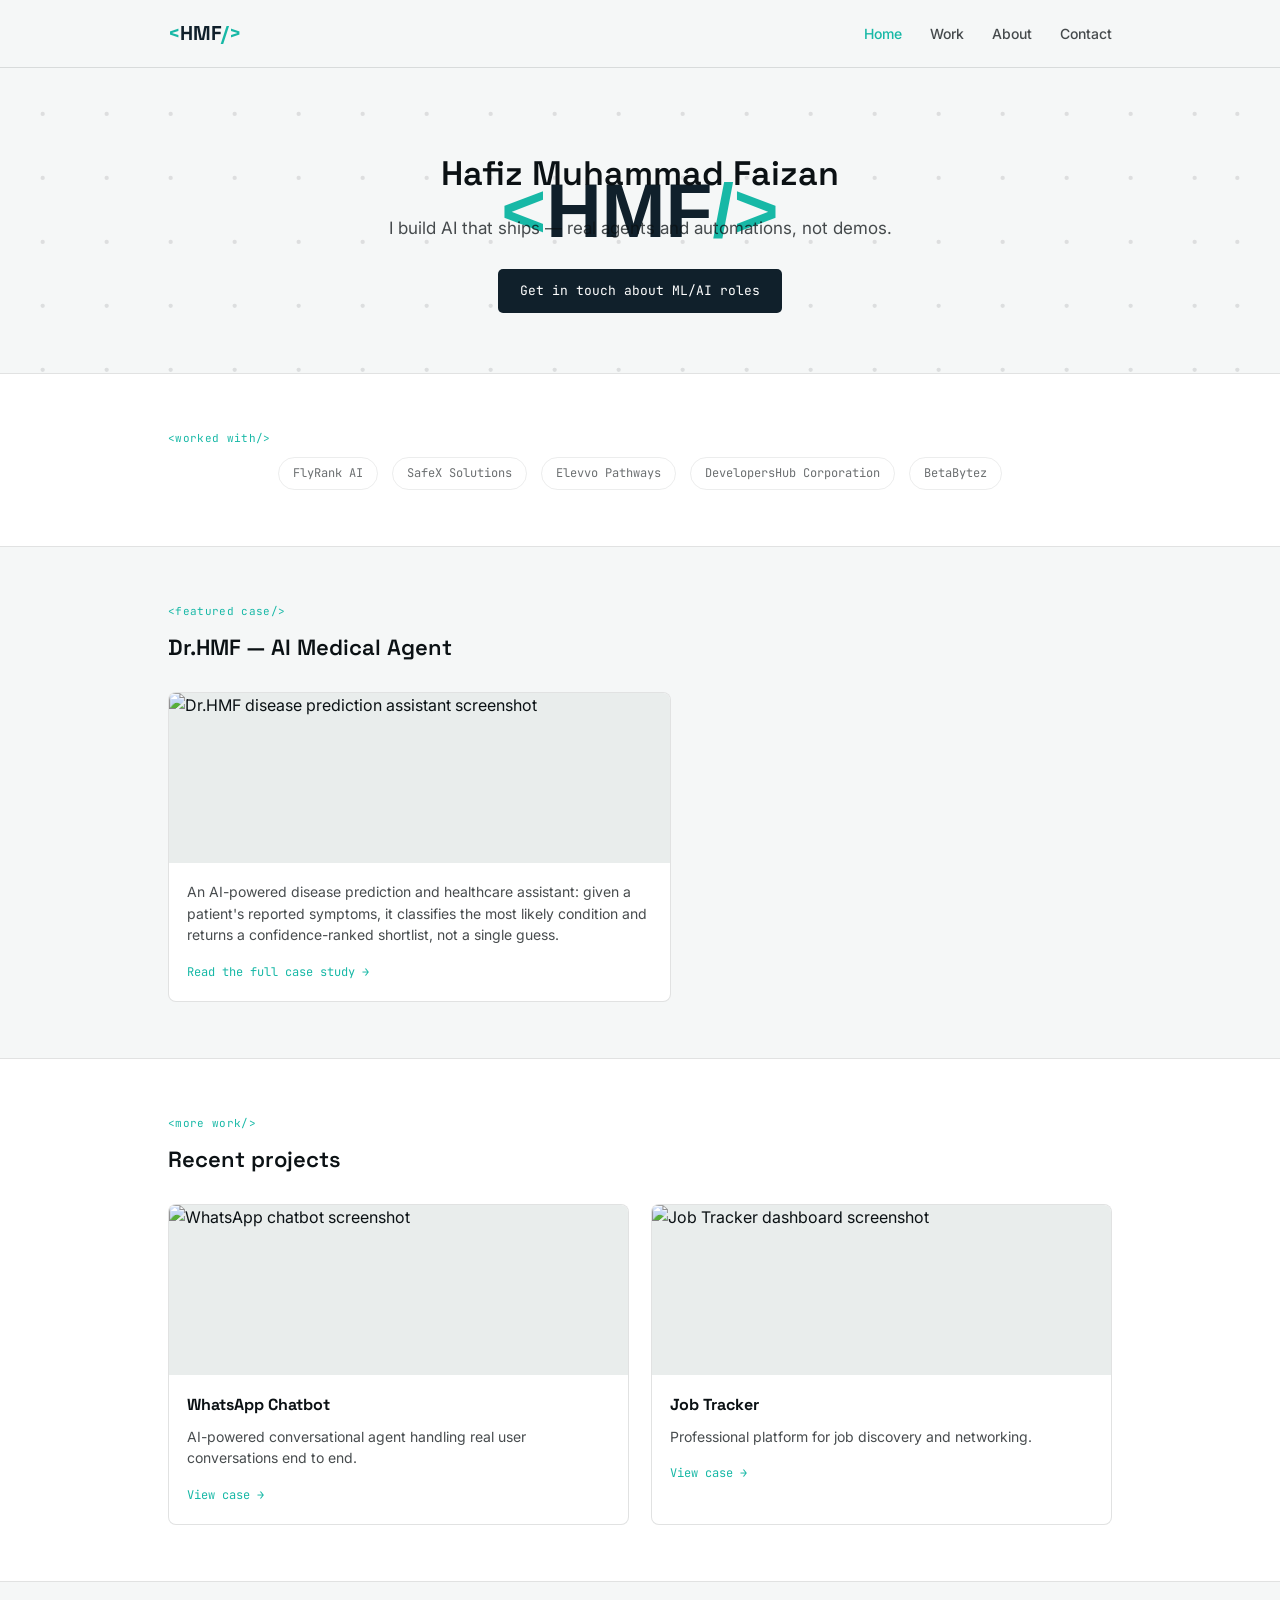
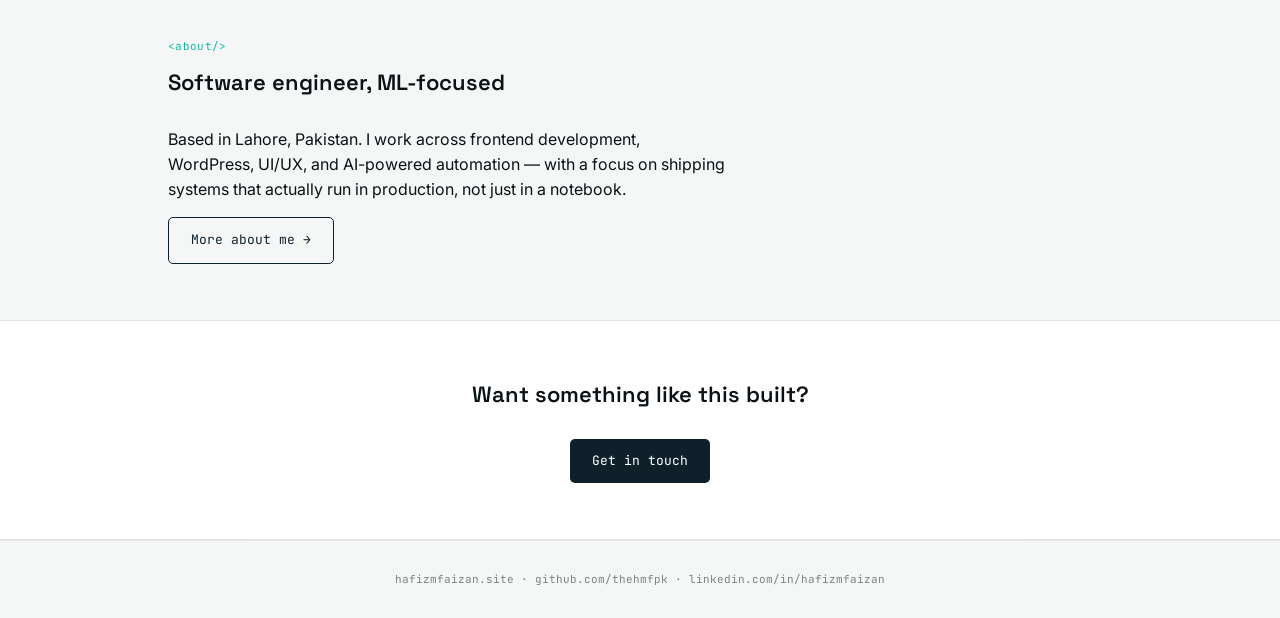
==== index.html @ 2ceb1cf6 "Add files via upload" ====
<!DOCTYPE html>
<html lang="en">
<head>
<meta charset="UTF-8">
<title>Hafiz Muhammad Faizan — AI/ML Engineer</title>
<meta name="viewport" content="width=device-width, initial-scale=1.0">
<meta name="description" content="I build AI that ships — real agents and automations, not demos.">
<link rel="preconnect" href="https://fonts.googleapis.com">
<link rel="preconnect" href="https://fonts.gstatic.com" crossorigin>
<link href="https://fonts.googleapis.com/css2?family=Space+Grotesk:wght@500;600;700&family=Inter:wght@400;500;600&family=JetBrains+Mono:wght@400;500&display=swap" rel="stylesheet">
<link rel="stylesheet" href="styles.css">
</head>
<body>

<header class="site">
  <div class="wrap">
    <nav class="site">
      <a class="mark" href="index.html"><span class="bracket">&lt;</span>HMF<span class="bracket">/&gt;</span></a>
      <div class="navlinks">
        <a href="index.html" class="active">Home</a>
        <a href="work.html">Work</a>
        <a href="about.html">About</a>
        <a href="contact.html">Contact</a>
      </div>
    </nav>
  </div>
</header>

<section class="hero">
  <div class="wrap">
    <h1>Hafiz Muhammad Faizan</h1>
    <p class="claim">I build AI that ships — real agents and automations, not demos.</p>
    <a class="btn" href="mailto:thehmfpk@gmail.com">Get in touch about ML/AI roles</a>
  </div>
</section>

<section class="alt">
  <div class="wrap">
    <span class="tagline">worked with</span>
    <div class="proof-strip">
      <span>FlyRank AI</span>
      <span>SafeX Solutions</span>
      <span>Elevvo Pathways</span>
      <span>DevelopersHub Corporation</span>
      <span>BetaBytez</span>
    </div>
  </div>
</section>

<section>
  <div class="wrap">
    <span class="tagline">featured case</span>
    <h2 class="section-title">Dr.HMF — AI Medical Agent</h2>
    <div class="card-grid" style="grid-template-columns:1.2fr 1fr;">
      <div class="card">
        <img src="images/drhmf.jpg" alt="Dr.HMF disease prediction assistant screenshot">
        <div class="body">
          <p>An AI-powered disease prediction and healthcare assistant: given a patient's reported symptoms, it classifies the most likely condition and returns a confidence-ranked shortlist, not a single guess.</p>
          <a href="work.html#drhmf">Read the full case study →</a>
        </div>
      </div>
    </div>
  </div>
</section>

<section class="alt">
  <div class="wrap">
    <span class="tagline">more work</span>
    <h2 class="section-title">Recent projects</h2>
    <div class="card-grid">
      <div class="card">
        <img src="images/whatsapp.jpg" alt="WhatsApp chatbot screenshot">
        <div class="body">
          <h3>WhatsApp Chatbot</h3>
          <p>AI-powered conversational agent handling real user conversations end to end.</p>
          <a href="work.html#whatsapp">View case →</a>
        </div>
      </div>
      <div class="card">
        <img src="images/jobtracker.jpg" alt="Job Tracker dashboard screenshot">
        <div class="body">
          <h3>Job Tracker</h3>
          <p>Professional platform for job discovery and networking.</p>
          <a href="work.html#jobtracker">View case →</a>
        </div>
      </div>
    </div>
  </div>
</section>

<section>
  <div class="wrap">
    <span class="tagline">about</span>
    <h2 class="section-title">Software engineer, ML-focused</h2>
    <p style="max-width:560px;">Based in Lahore, Pakistan. I work across frontend development, WordPress, UI/UX, and AI-powered automation — with a focus on shipping systems that actually run in production, not just in a notebook.</p>
    <a href="about.html" class="btn ghost">More about me →</a>
  </div>
</section>

<section class="alt" style="text-align:center;">
  <div class="wrap">
    <h2 class="section-title">Want something like this built?</h2>
    <a class="btn" href="mailto:thehmfpk@gmail.com">Get in touch</a>
  </div>
</section>

<footer class="site">
  <div class="wrap">hafizmfaizan.site · github.com/thehmfpk · linkedin.com/in/hafizmfaizan</div>
</footer>

</body>
</html>
---- styles.css ----
:root{
  --ink:#0B1114;
  --paper:#F5F7F7;
  --brand:#10202B;
  --signal:#17B8A6;
  --line: rgba(11,17,20,0.12);
}
*{box-sizing:border-box;}
html,body{margin:0;padding:0;}
body{
  background:var(--paper);
  color:var(--ink);
  font-family:'Inter',sans-serif;
  -webkit-font-smoothing:antialiased;
  line-height:1.55;
}
a{color:inherit;}
img{max-width:100%;display:block;}

.wrap{max-width:1000px;margin:0 auto;padding:0 28px;}

/* NAV */
header.site{
  border-bottom:1px solid var(--line);
  background:var(--paper);
  position:sticky; top:0; z-index:10;
}
nav.site{
  display:flex; align-items:center; justify-content:space-between;
  padding:18px 0;
}
.mark{
  font-family:'Space Grotesk', sans-serif;
  font-weight:700; font-size:20px; color:var(--brand); text-decoration:none;
}
.mark .bracket{color:var(--signal);}
.navlinks{display:flex; gap:28px; font-size:14px; font-weight:500;}
.navlinks a{text-decoration:none; color:var(--ink); opacity:.75;}
.navlinks a:hover, .navlinks a.active{opacity:1; color:var(--signal);}

/* HERO */
.hero{
  padding:80px 0 60px;
  text-align:center;
  background-image:url('images/hero-texture.svg');
  background-size:cover;
  background-position:center;
}
.hero h1{
  font-family:'Space Grotesk', sans-serif;
  font-size:34px; font-weight:600; margin:0 0 14px;
}
.hero p.claim{
  font-size:17px; opacity:.75; max-width:520px; margin:0 auto 28px;
}
.btn{
  display:inline-block;
  font-family:'JetBrains Mono', monospace;
  font-size:13px;
  background:var(--brand); color:#fff;
  padding:12px 22px; border-radius:5px;
  text-decoration:none;
}
.btn.ghost{
  background:transparent; color:var(--brand); border:1.5px solid var(--brand);
}

/* SECTIONS */
section{padding:56px 0;}
section.alt{background:#fff; border-top:1px solid var(--line); border-bottom:1px solid var(--line);}
h2.section-title{
  font-family:'Space Grotesk', sans-serif;
  font-size:22px; font-weight:600; margin:0 0 28px;
}
.tagline{
  font-family:'JetBrains Mono', monospace;
  font-size:11px; color:var(--signal); text-transform:lowercase; letter-spacing:.03em;
  display:block; margin-bottom:10px;
}
.tagline::before{content:"<";}
.tagline::after{content:"/>";}

/* PROOF STRIP */
.proof-strip{
  display:flex; flex-wrap:wrap; gap:14px; justify-content:center;
  font-family:'JetBrains Mono', monospace; font-size:12px; opacity:.6;
}
.proof-strip span{
  border:1px solid var(--line); border-radius:20px; padding:6px 14px;
}

/* CARDS */
.card-grid{display:grid; grid-template-columns:repeat(auto-fit,minmax(260px,1fr)); gap:22px;}
.card{
  border:1px solid var(--line); border-radius:8px; overflow:hidden; background:#fff;
  display:flex; flex-direction:column;
}
.card img{width:100%; height:170px; object-fit:cover; background:#e9edec;}
.card .body{padding:18px;}
.card h3{font-family:'Space Grotesk', sans-serif; font-size:16px; margin:0 0 8px;}
.card p{font-size:14px; opacity:.75; margin:0 0 12px;}
.card a{font-family:'JetBrains Mono', monospace; font-size:12px; color:var(--signal); text-decoration:none;}

/* CASE STUDY (work.html) */
.case{
  border-bottom:1px solid var(--line);
  padding:44px 0;
}
.case:first-of-type{padding-top:0;}
.case-head{display:flex; justify-content:space-between; align-items:baseline; flex-wrap:wrap; gap:10px;}
.case h2{font-family:'Space Grotesk', sans-serif; font-size:22px; margin:0;}
.case .tag{font-family:'JetBrains Mono', monospace; font-size:11px; color:var(--signal); border:1px solid var(--signal); border-radius:20px; padding:4px 12px;}
.case img{width:100%; border-radius:8px; border:1px solid var(--line); margin:18px 0;}
.case .grid2{display:grid; grid-template-columns:1fr 1fr; gap:24px; margin-top:10px;}
.case h4{font-family:'Space Grotesk', sans-serif; font-size:13px; text-transform:uppercase; letter-spacing:.04em; opacity:.55; margin:0 0 6px;}
.case p{font-size:14.5px; margin:0 0 14px;}
.case .links{display:flex; gap:14px; margin-top:14px;}
.case .links a{font-family:'JetBrains Mono', monospace; font-size:12.5px; color:var(--brand); border-bottom:1px solid var(--signal); text-decoration:none; padding-bottom:2px;}
.stackline{font-family:'JetBrains Mono', monospace; font-size:12px; opacity:.55; margin-top:6px;}

/* ABOUT */
.skills-grid{display:grid; grid-template-columns:repeat(auto-fit,minmax(200px,1fr)); gap:20px;}
.skill-group h4{font-family:'Space Grotesk', sans-serif; font-size:14px; margin:0 0 8px; color:var(--brand);}
.skill-group ul{margin:0; padding-left:18px; font-size:13.5px; opacity:.8;}
.timeline{border-left:2px solid var(--line); padding-left:20px;}
.timeline .item{margin-bottom:22px;}
.timeline .item .when{font-family:'JetBrains Mono', monospace; font-size:11px; color:var(--signal);}
.timeline .item h4{font-family:'Space Grotesk', sans-serif; font-size:15px; margin:4px 0 2px;}

/* CONTACT */
.contact-block{text-align:center;}
.contact-block a.email{
  font-family:'Space Grotesk', sans-serif; font-size:22px; font-weight:600; color:var(--brand);
  text-decoration:none; border-bottom:2px solid var(--signal);
}
.contact-links{display:flex; gap:22px; justify-content:center; margin-top:24px; font-family:'JetBrains Mono', monospace; font-size:13px;}
.contact-links a{text-decoration:none; color:var(--brand); opacity:.8;}

/* FOOTER */
footer.site{
  font-family:'JetBrains Mono', monospace; font-size:11px; opacity:.5;
  text-align:center; padding:30px 0; border-top:1px solid var(--line);
}
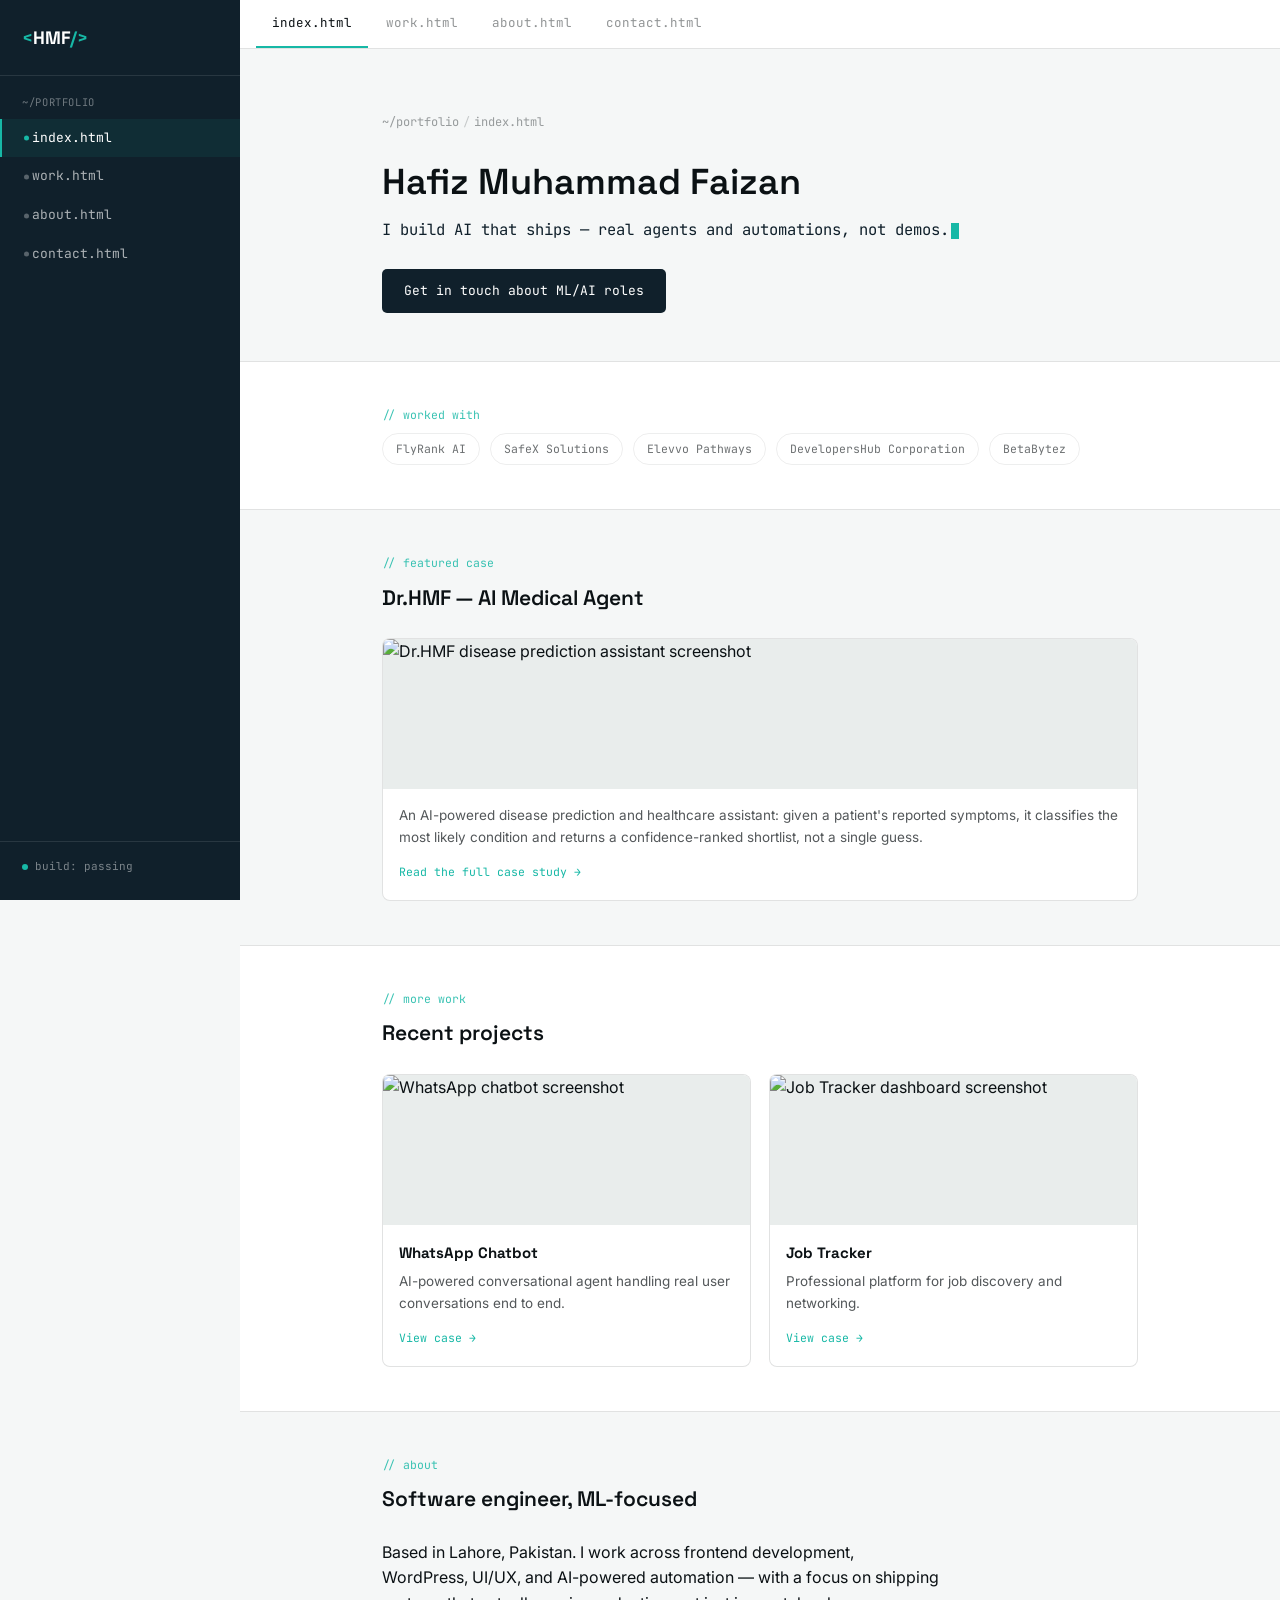
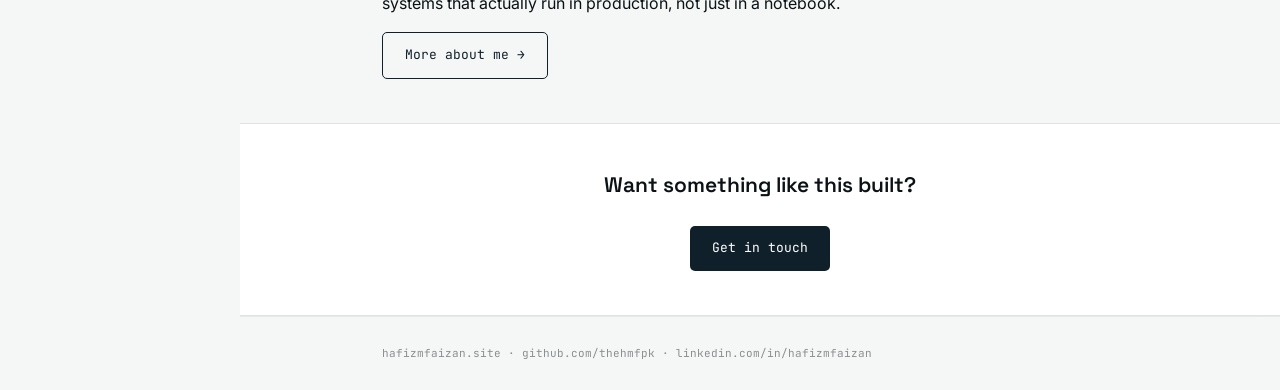
==== commit fc37056f: "Add files via upload" ====
--- a/index.html
+++ b/index.html
@@ -12,101 +12,134 @@
 </head>
 <body>
 
-<header class="site">
-  <div class="wrap">
-    <nav class="site">
-      <a class="mark" href="index.html"><span class="bracket">&lt;</span>HMF<span class="bracket">/&gt;</span></a>
-      <div class="navlinks">
-        <a href="index.html" class="active">Home</a>
-        <a href="work.html">Work</a>
-        <a href="about.html">About</a>
-        <a href="contact.html">Contact</a>
-      </div>
+<div class="app">
+  <aside class="sidebar">
+    <a class="mark" href="index.html"><span class="bracket">&lt;</span>HMF<span class="bracket">/&gt;</span></a>
+    <span class="tree-label">~/portfolio</span>
+    <nav>
+      <a href="index.html" class="active">index.html</a>
+      <a href="work.html">work.html</a>
+      <a href="about.html">about.html</a>
+      <a href="contact.html">contact.html</a>
     </nav>
-  </div>
-</header>
+    <div class="status"><span class="dot"></span>build: passing</div>
+  </aside>
 
-<section class="hero">
-  <div class="wrap">
-    <h1>Hafiz Muhammad Faizan</h1>
-    <p class="claim">I build AI that ships — real agents and automations, not demos.</p>
-    <a class="btn" href="mailto:thehmfpk@gmail.com">Get in touch about ML/AI roles</a>
-  </div>
-</section>
+  <main class="main">
+    <div class="tabbar">
+      <a class="tab active" href="index.html">index.html</a>
+      <a class="tab" href="work.html">work.html</a>
+      <a class="tab" href="about.html">about.html</a>
+      <a class="tab" href="contact.html">contact.html</a>
+    </div>
 
-<section class="alt">
-  <div class="wrap">
-    <span class="tagline">worked with</span>
-    <div class="proof-strip">
-      <span>FlyRank AI</span>
-      <span>SafeX Solutions</span>
-      <span>Elevvo Pathways</span>
-      <span>DevelopersHub Corporation</span>
-      <span>BetaBytez</span>
+    <div class="content">
+      <section class="hero">
+        <div class="wrap">
+          <div class="path">~/portfolio<span class="sep">/</span>index.html</div>
+          <h1>Hafiz Muhammad Faizan</h1>
+          <div class="type-line" id="typeLine"><span class="cursor"></span></div>
+          <a class="btn" href="mailto:thehmfpk@gmail.com">Get in touch about ML/AI roles</a>
+        </div>
+      </section>
+
+      <section class="alt">
+        <div class="wrap">
+          <span class="comment">// worked with</span>
+          <div class="proof-strip">
+            <span>FlyRank AI</span>
+            <span>SafeX Solutions</span>
+            <span>Elevvo Pathways</span>
+            <span>DevelopersHub Corporation</span>
+            <span>BetaBytez</span>
+          </div>
+        </div>
+      </section>
+
+      <section>
+        <div class="wrap">
+          <span class="comment">// featured case</span>
+          <h2 class="section-title">Dr.HMF — AI Medical Agent</h2>
+          <div class="card-grid" style="grid-template-columns:1fr;">
+            <div class="card">
+              <img src="images/drhmf.jpg" alt="Dr.HMF disease prediction assistant screenshot">
+              <div class="body">
+                <p>An AI-powered disease prediction and healthcare assistant: given a patient's reported symptoms, it classifies the most likely condition and returns a confidence-ranked shortlist, not a single guess.</p>
+                <a href="work.html#drhmf">Read the full case study →</a>
+              </div>
+            </div>
+          </div>
+        </div>
+      </section>
+
+      <section class="alt">
+        <div class="wrap">
+          <span class="comment">// more work</span>
+          <h2 class="section-title">Recent projects</h2>
+          <div class="card-grid">
+            <div class="card" style="animation-delay:.05s">
+              <img src="images/whatsapp.jpg" alt="WhatsApp chatbot screenshot">
+              <div class="body">
+                <h3>WhatsApp Chatbot</h3>
+                <p>AI-powered conversational agent handling real user conversations end to end.</p>
+                <a href="work.html#whatsapp">View case →</a>
+              </div>
+            </div>
+            <div class="card" style="animation-delay:.1s">
+              <img src="images/jobtracker.jpg" alt="Job Tracker dashboard screenshot">
+              <div class="body">
+                <h3>Job Tracker</h3>
+                <p>Professional platform for job discovery and networking.</p>
+                <a href="work.html#jobtracker">View case →</a>
+              </div>
+            </div>
+          </div>
+        </div>
+      </section>
+
+      <section>
+        <div class="wrap">
+          <span class="comment">// about</span>
+          <h2 class="section-title">Software engineer, ML-focused</h2>
+          <p style="max-width:560px;">Based in Lahore, Pakistan. I work across frontend development, WordPress, UI/UX, and AI-powered automation — with a focus on shipping systems that actually run in production, not just in a notebook.</p>
+          <a href="about.html" class="btn ghost">More about me →</a>
+        </div>
+      </section>
+
+      <section class="alt" style="text-align:center;">
+        <div class="wrap">
+          <h2 class="section-title">Want something like this built?</h2>
+          <a class="btn" href="mailto:thehmfpk@gmail.com">Get in touch</a>
+        </div>
+      </section>
+
+      <footer class="site">
+        <div class="wrap">hafizmfaizan.site · github.com/thehmfpk · linkedin.com/in/hafizmfaizan</div>
+      </footer>
     </div>
-  </div>
-</section>
+  </main>
+</div>
 
-<section>
-  <div class="wrap">
-    <span class="tagline">featured case</span>
-    <h2 class="section-title">Dr.HMF — AI Medical Agent</h2>
-    <div class="card-grid" style="grid-template-columns:1.2fr 1fr;">
-      <div class="card">
-        <img src="images/drhmf.jpg" alt="Dr.HMF disease prediction assistant screenshot">
-        <div class="body">
-          <p>An AI-powered disease prediction and healthcare assistant: given a patient's reported symptoms, it classifies the most likely condition and returns a confidence-ranked shortlist, not a single guess.</p>
-          <a href="work.html#drhmf">Read the full case study →</a>
-        </div>
-      </div>
-    </div>
-  </div>
-</section>
-
-<section class="alt">
-  <div class="wrap">
-    <span class="tagline">more work</span>
-    <h2 class="section-title">Recent projects</h2>
-    <div class="card-grid">
-      <div class="card">
-        <img src="images/whatsapp.jpg" alt="WhatsApp chatbot screenshot">
-        <div class="body">
-          <h3>WhatsApp Chatbot</h3>
-          <p>AI-powered conversational agent handling real user conversations end to end.</p>
-          <a href="work.html#whatsapp">View case →</a>
-        </div>
-      </div>
-      <div class="card">
-        <img src="images/jobtracker.jpg" alt="Job Tracker dashboard screenshot">
-        <div class="body">
-          <h3>Job Tracker</h3>
-          <p>Professional platform for job discovery and networking.</p>
-          <a href="work.html#jobtracker">View case →</a>
-        </div>
-      </div>
-    </div>
-  </div>
-</section>
-
-<section>
-  <div class="wrap">
-    <span class="tagline">about</span>
-    <h2 class="section-title">Software engineer, ML-focused</h2>
-    <p style="max-width:560px;">Based in Lahore, Pakistan. I work across frontend development, WordPress, UI/UX, and AI-powered automation — with a focus on shipping systems that actually run in production, not just in a notebook.</p>
-    <a href="about.html" class="btn ghost">More about me →</a>
-  </div>
-</section>
-
-<section class="alt" style="text-align:center;">
-  <div class="wrap">
-    <h2 class="section-title">Want something like this built?</h2>
-    <a class="btn" href="mailto:thehmfpk@gmail.com">Get in touch</a>
-  </div>
-</section>
-
-<footer class="site">
-  <div class="wrap">hafizmfaizan.site · github.com/thehmfpk · linkedin.com/in/hafizmfaizan</div>
-</footer>
-
+<script>
+  const line = "I build AI that ships — real agents and automations, not demos.";
+  const el = document.getElementById('typeLine');
+  const cursor = el.querySelector('.cursor');
+  const prefersReduced = window.matchMedia('(prefers-reduced-motion: reduce)').matches;
+  if (prefersReduced) {
+    el.textContent = line;
+    el.appendChild(cursor);
+  } else {
+    let i = 0;
+    function type(){
+      if(i <= line.length){
+        el.textContent = line.slice(0, i);
+        el.appendChild(cursor);
+        i++;
+        setTimeout(type, 22);
+      }
+    }
+    type();
+  }
+</script>
 </body>
 </html>
--- a/styles.css
+++ b/styles.css
@@ -4,6 +4,7 @@
   --brand:#10202B;
   --signal:#17B8A6;
   --line: rgba(11,17,20,0.12);
+  --sidebar-w: 240px;
 }
 *{box-sizing:border-box;}
 html,body{margin:0;padding:0;}
@@ -12,47 +13,129 @@
   color:var(--ink);
   font-family:'Inter',sans-serif;
   -webkit-font-smoothing:antialiased;
-  line-height:1.55;
+  line-height:1.6;
 }
 a{color:inherit;}
 img{max-width:100%;display:block;}
-
-.wrap{max-width:1000px;margin:0 auto;padding:0 28px;}
-
-/* NAV */
-header.site{
+@media (prefers-reduced-motion: reduce){
+  *{animation:none !important; transition:none !important;}
+}
+
+/* ===== APP SHELL ===== */
+.app{
+  display:grid;
+  grid-template-columns: var(--sidebar-w) 1fr;
+  min-height:100vh;
+}
+
+/* ---- SIDEBAR (file tree) ---- */
+.sidebar{
+  background:var(--brand);
+  color:#fff;
+  padding:24px 0;
+  position:sticky; top:0; height:100vh;
+  display:flex; flex-direction:column;
+}
+.sidebar .mark{
+  font-family:'Space Grotesk', sans-serif;
+  font-weight:700; font-size:18px;
+  padding:0 22px 22px;
+  border-bottom:1px solid rgba(255,255,255,0.1);
+  margin-bottom:18px;
+  text-decoration:none; color:#fff;
+  display:block;
+}
+.sidebar .mark .bracket{color:var(--signal);}
+
+.sidebar .tree-label{
+  font-family:'JetBrains Mono', monospace;
+  font-size:10.5px; letter-spacing:.06em;
+  text-transform:uppercase;
+  color:rgba(255,255,255,0.4);
+  padding:0 22px; margin-bottom:8px;
+}
+.sidebar nav{display:flex; flex-direction:column;}
+.sidebar nav a{
+  font-family:'JetBrains Mono', monospace;
+  font-size:13px;
+  color:rgba(255,255,255,0.65);
+  text-decoration:none;
+  padding:9px 22px 9px 30px;
+  border-left:2px solid transparent;
+  position:relative;
+}
+.sidebar nav a::before{
+  content:"";
+  position:absolute; left:22px; top:50%; transform:translateY(-50%);
+  width:5px; height:5px; border-radius:50%;
+  background:rgba(255,255,255,0.3);
+}
+.sidebar nav a:hover{color:#fff; background:rgba(255,255,255,0.04);}
+.sidebar nav a.active{
+  color:#fff;
+  border-left:2px solid var(--signal);
+  background:rgba(23,184,166,0.08);
+}
+.sidebar nav a.active::before{background:var(--signal);}
+
+.sidebar .status{
+  margin-top:auto;
+  font-family:'JetBrains Mono', monospace;
+  font-size:11px;
+  color:rgba(255,255,255,0.45);
+  padding:16px 22px 0;
+  border-top:1px solid rgba(255,255,255,0.1);
+  display:flex; align-items:center; gap:7px;
+}
+.sidebar .status .dot{width:6px;height:6px;border-radius:50%;background:var(--signal);}
+
+/* ---- MAIN PANE ---- */
+.main{min-width:0;}
+.tabbar{
+  display:flex; align-items:center; gap:2px;
   border-bottom:1px solid var(--line);
-  background:var(--paper);
-  position:sticky; top:0; z-index:10;
-}
-nav.site{
-  display:flex; align-items:center; justify-content:space-between;
-  padding:18px 0;
-}
-.mark{
-  font-family:'Space Grotesk', sans-serif;
-  font-weight:700; font-size:20px; color:var(--brand); text-decoration:none;
-}
-.mark .bracket{color:var(--signal);}
-.navlinks{display:flex; gap:28px; font-size:14px; font-weight:500;}
-.navlinks a{text-decoration:none; color:var(--ink); opacity:.75;}
-.navlinks a:hover, .navlinks a.active{opacity:1; color:var(--signal);}
-
-/* HERO */
-.hero{
-  padding:80px 0 60px;
-  text-align:center;
-  background-image:url('images/hero-texture.svg');
-  background-size:cover;
-  background-position:center;
-}
+  background:#fff;
+  padding:0 16px;
+  overflow-x:auto;
+}
+.tabbar .tab{
+  font-family:'JetBrains Mono', monospace;
+  font-size:12.5px;
+  padding:13px 16px;
+  color:rgba(11,17,20,0.45);
+  border-bottom:2px solid transparent;
+  white-space:nowrap;
+  text-decoration:none;
+}
+.tabbar .tab.active{color:var(--ink); border-bottom:2px solid var(--signal);}
+
+.content{padding:0;}
+.wrap{max-width:820px; margin:0 auto; padding:0 32px;}
+
+/* ===== HERO ===== */
+.hero{padding:64px 0 48px;}
+.hero .path{
+  font-family:'JetBrains Mono', monospace; font-size:12px;
+  color:rgba(11,17,20,0.4); margin-bottom:22px;
+}
+.hero .path .sep{margin:0 4px; opacity:.5;}
 .hero h1{
   font-family:'Space Grotesk', sans-serif;
-  font-size:34px; font-weight:600; margin:0 0 14px;
-}
-.hero p.claim{
-  font-size:17px; opacity:.75; max-width:520px; margin:0 auto 28px;
-}
+  font-size:36px; font-weight:600; margin:0 0 6px;
+}
+.hero .type-line{
+  font-family:'JetBrains Mono', monospace;
+  font-size:15.5px;
+  color:var(--brand);
+  min-height:24px;
+  margin-bottom:26px;
+}
+.hero .type-line .cursor{
+  display:inline-block; width:8px; height:16px; background:var(--signal);
+  margin-left:2px; vertical-align:middle;
+  animation:blink 1s step-end infinite;
+}
+@keyframes blink{50%{opacity:0;}}
 .btn{
   display:inline-block;
   font-family:'JetBrains Mono', monospace;
@@ -61,83 +144,94 @@
   padding:12px 22px; border-radius:5px;
   text-decoration:none;
 }
-.btn.ghost{
-  background:transparent; color:var(--brand); border:1.5px solid var(--brand);
-}
-
-/* SECTIONS */
-section{padding:56px 0;}
+.btn.ghost{background:transparent; color:var(--brand); border:1.5px solid var(--brand);}
+
+/* ===== SECTIONS ===== */
+section{padding:44px 0;}
 section.alt{background:#fff; border-top:1px solid var(--line); border-bottom:1px solid var(--line);}
 h2.section-title{
   font-family:'Space Grotesk', sans-serif;
-  font-size:22px; font-weight:600; margin:0 0 28px;
-}
-.tagline{
-  font-family:'JetBrains Mono', monospace;
-  font-size:11px; color:var(--signal); text-transform:lowercase; letter-spacing:.03em;
-  display:block; margin-bottom:10px;
-}
-.tagline::before{content:"<";}
-.tagline::after{content:"/>";}
-
-/* PROOF STRIP */
-.proof-strip{
-  display:flex; flex-wrap:wrap; gap:14px; justify-content:center;
-  font-family:'JetBrains Mono', monospace; font-size:12px; opacity:.6;
-}
+  font-size:21px; font-weight:600; margin:0 0 24px;
+}
+.comment{
+  font-family:'JetBrains Mono', monospace;
+  font-size:11.5px; color:var(--signal);
+  opacity:.85;
+  display:block; margin-bottom:8px;
+}
+
+/* proof strip */
+.proof-strip{display:flex; flex-wrap:wrap; gap:10px;}
 .proof-strip span{
-  border:1px solid var(--line); border-radius:20px; padding:6px 14px;
-}
-
-/* CARDS */
-.card-grid{display:grid; grid-template-columns:repeat(auto-fit,minmax(260px,1fr)); gap:22px;}
+  font-family:'JetBrains Mono', monospace; font-size:11.5px; opacity:.6;
+  border:1px solid var(--line); border-radius:20px; padding:6px 13px;
+}
+
+/* cards */
+.card-grid{display:grid; grid-template-columns:repeat(auto-fit,minmax(240px,1fr)); gap:18px;}
 .card{
   border:1px solid var(--line); border-radius:8px; overflow:hidden; background:#fff;
-  display:flex; flex-direction:column;
-}
-.card img{width:100%; height:170px; object-fit:cover; background:#e9edec;}
-.card .body{padding:18px;}
-.card h3{font-family:'Space Grotesk', sans-serif; font-size:16px; margin:0 0 8px;}
-.card p{font-size:14px; opacity:.75; margin:0 0 12px;}
-.card a{font-family:'JetBrains Mono', monospace; font-size:12px; color:var(--signal); text-decoration:none;}
-
-/* CASE STUDY (work.html) */
-.case{
-  border-bottom:1px solid var(--line);
-  padding:44px 0;
-}
-.case:first-of-type{padding-top:0;}
+  opacity:0; transform:translateY(10px);
+  animation:rise .5s ease forwards;
+}
+@keyframes rise{to{opacity:1; transform:translateY(0);}}
+.card img{width:100%; height:150px; object-fit:cover; background:#e9edec;}
+.card .body{padding:16px;}
+.card h3{font-family:'Space Grotesk', sans-serif; font-size:15px; margin:0 0 6px;}
+.card p{font-size:13.5px; opacity:.7; margin:0 0 10px;}
+.card a{font-family:'JetBrains Mono', monospace; font-size:11.5px; color:var(--signal); text-decoration:none;}
+
+/* case studies */
+.case{border-bottom:1px solid var(--line); padding:40px 0;}
+.case:first-of-type{padding-top:8px;}
 .case-head{display:flex; justify-content:space-between; align-items:baseline; flex-wrap:wrap; gap:10px;}
-.case h2{font-family:'Space Grotesk', sans-serif; font-size:22px; margin:0;}
-.case .tag{font-family:'JetBrains Mono', monospace; font-size:11px; color:var(--signal); border:1px solid var(--signal); border-radius:20px; padding:4px 12px;}
-.case img{width:100%; border-radius:8px; border:1px solid var(--line); margin:18px 0;}
-.case .grid2{display:grid; grid-template-columns:1fr 1fr; gap:24px; margin-top:10px;}
-.case h4{font-family:'Space Grotesk', sans-serif; font-size:13px; text-transform:uppercase; letter-spacing:.04em; opacity:.55; margin:0 0 6px;}
-.case p{font-size:14.5px; margin:0 0 14px;}
-.case .links{display:flex; gap:14px; margin-top:14px;}
-.case .links a{font-family:'JetBrains Mono', monospace; font-size:12.5px; color:var(--brand); border-bottom:1px solid var(--signal); text-decoration:none; padding-bottom:2px;}
-.stackline{font-family:'JetBrains Mono', monospace; font-size:12px; opacity:.55; margin-top:6px;}
-
-/* ABOUT */
-.skills-grid{display:grid; grid-template-columns:repeat(auto-fit,minmax(200px,1fr)); gap:20px;}
-.skill-group h4{font-family:'Space Grotesk', sans-serif; font-size:14px; margin:0 0 8px; color:var(--brand);}
-.skill-group ul{margin:0; padding-left:18px; font-size:13.5px; opacity:.8;}
-.timeline{border-left:2px solid var(--line); padding-left:20px;}
-.timeline .item{margin-bottom:22px;}
-.timeline .item .when{font-family:'JetBrains Mono', monospace; font-size:11px; color:var(--signal);}
-.timeline .item h4{font-family:'Space Grotesk', sans-serif; font-size:15px; margin:4px 0 2px;}
-
-/* CONTACT */
-.contact-block{text-align:center;}
+.case h2{font-family:'Space Grotesk', sans-serif; font-size:20px; margin:0;}
+.case .tag{font-family:'JetBrains Mono', monospace; font-size:10.5px; color:var(--signal); border:1px solid var(--signal); border-radius:20px; padding:4px 11px;}
+.case img{width:100%; border-radius:8px; border:1px solid var(--line); margin:16px 0;}
+.case .grid2{display:grid; grid-template-columns:1fr 1fr; gap:22px; margin-top:8px;}
+.case p{font-size:14px; margin:0 0 12px;}
+.case .links{display:flex; gap:14px; margin-top:12px;}
+.case .links a{font-family:'JetBrains Mono', monospace; font-size:12px; color:var(--brand); border-bottom:1px solid var(--signal); text-decoration:none; padding-bottom:2px;}
+.stackline{font-family:'JetBrains Mono', monospace; font-size:11.5px; opacity:.5; margin-top:4px;}
+
+/* about */
+.skills-grid{display:grid; grid-template-columns:repeat(auto-fit,minmax(190px,1fr)); gap:18px;}
+.skill-group h4{font-family:'Space Grotesk', sans-serif; font-size:13.5px; margin:0 0 8px; color:var(--brand);}
+.skill-group ul{margin:0; padding-left:16px; font-size:13px; opacity:.8;}
+.timeline{border-left:2px solid var(--line); padding-left:18px;}
+.timeline .item{margin-bottom:20px;}
+.timeline .item .when{font-family:'JetBrains Mono', monospace; font-size:10.5px; color:var(--signal);}
+.timeline .item h4{font-family:'Space Grotesk', sans-serif; font-size:14.5px; margin:3px 0 2px;}
+
+/* contact */
+.contact-block{text-align:left;}
 .contact-block a.email{
   font-family:'Space Grotesk', sans-serif; font-size:22px; font-weight:600; color:var(--brand);
   text-decoration:none; border-bottom:2px solid var(--signal);
 }
-.contact-links{display:flex; gap:22px; justify-content:center; margin-top:24px; font-family:'JetBrains Mono', monospace; font-size:13px;}
+.contact-links{display:flex; gap:20px; flex-wrap:wrap; margin-top:22px; font-family:'JetBrains Mono', monospace; font-size:12.5px;}
 .contact-links a{text-decoration:none; color:var(--brand); opacity:.8;}
 
-/* FOOTER */
 footer.site{
-  font-family:'JetBrains Mono', monospace; font-size:11px; opacity:.5;
-  text-align:center; padding:30px 0; border-top:1px solid var(--line);
-}
+  font-family:'JetBrains Mono', monospace; font-size:11px; opacity:.45;
+  padding:28px 0; border-top:1px solid var(--line);
+}
+
+/* ---- MOBILE ---- */
+@media (max-width: 820px){
+  .app{grid-template-columns:1fr;}
+  .sidebar{
+    position:sticky; top:0; height:auto; z-index:20;
+    flex-direction:row; align-items:center; padding:12px 0; overflow-x:auto;
+  }
+  .sidebar .mark{border-bottom:none; margin-bottom:0; padding:0 14px; border-right:1px solid rgba(255,255,255,0.1);}
+  .sidebar .tree-label{display:none;}
+  .sidebar nav{flex-direction:row;}
+  .sidebar nav a{padding:8px 14px; border-left:none; border-bottom:2px solid transparent;}
+  .sidebar nav a::before{display:none;}
+  .sidebar nav a.active{border-left:none; border-bottom:2px solid var(--signal);}
+  .sidebar .status{display:none;}
+  .tabbar{display:none;}
+  .case .grid2{grid-template-columns:1fr;}
+  .hero h1{font-size:28px;}
+}
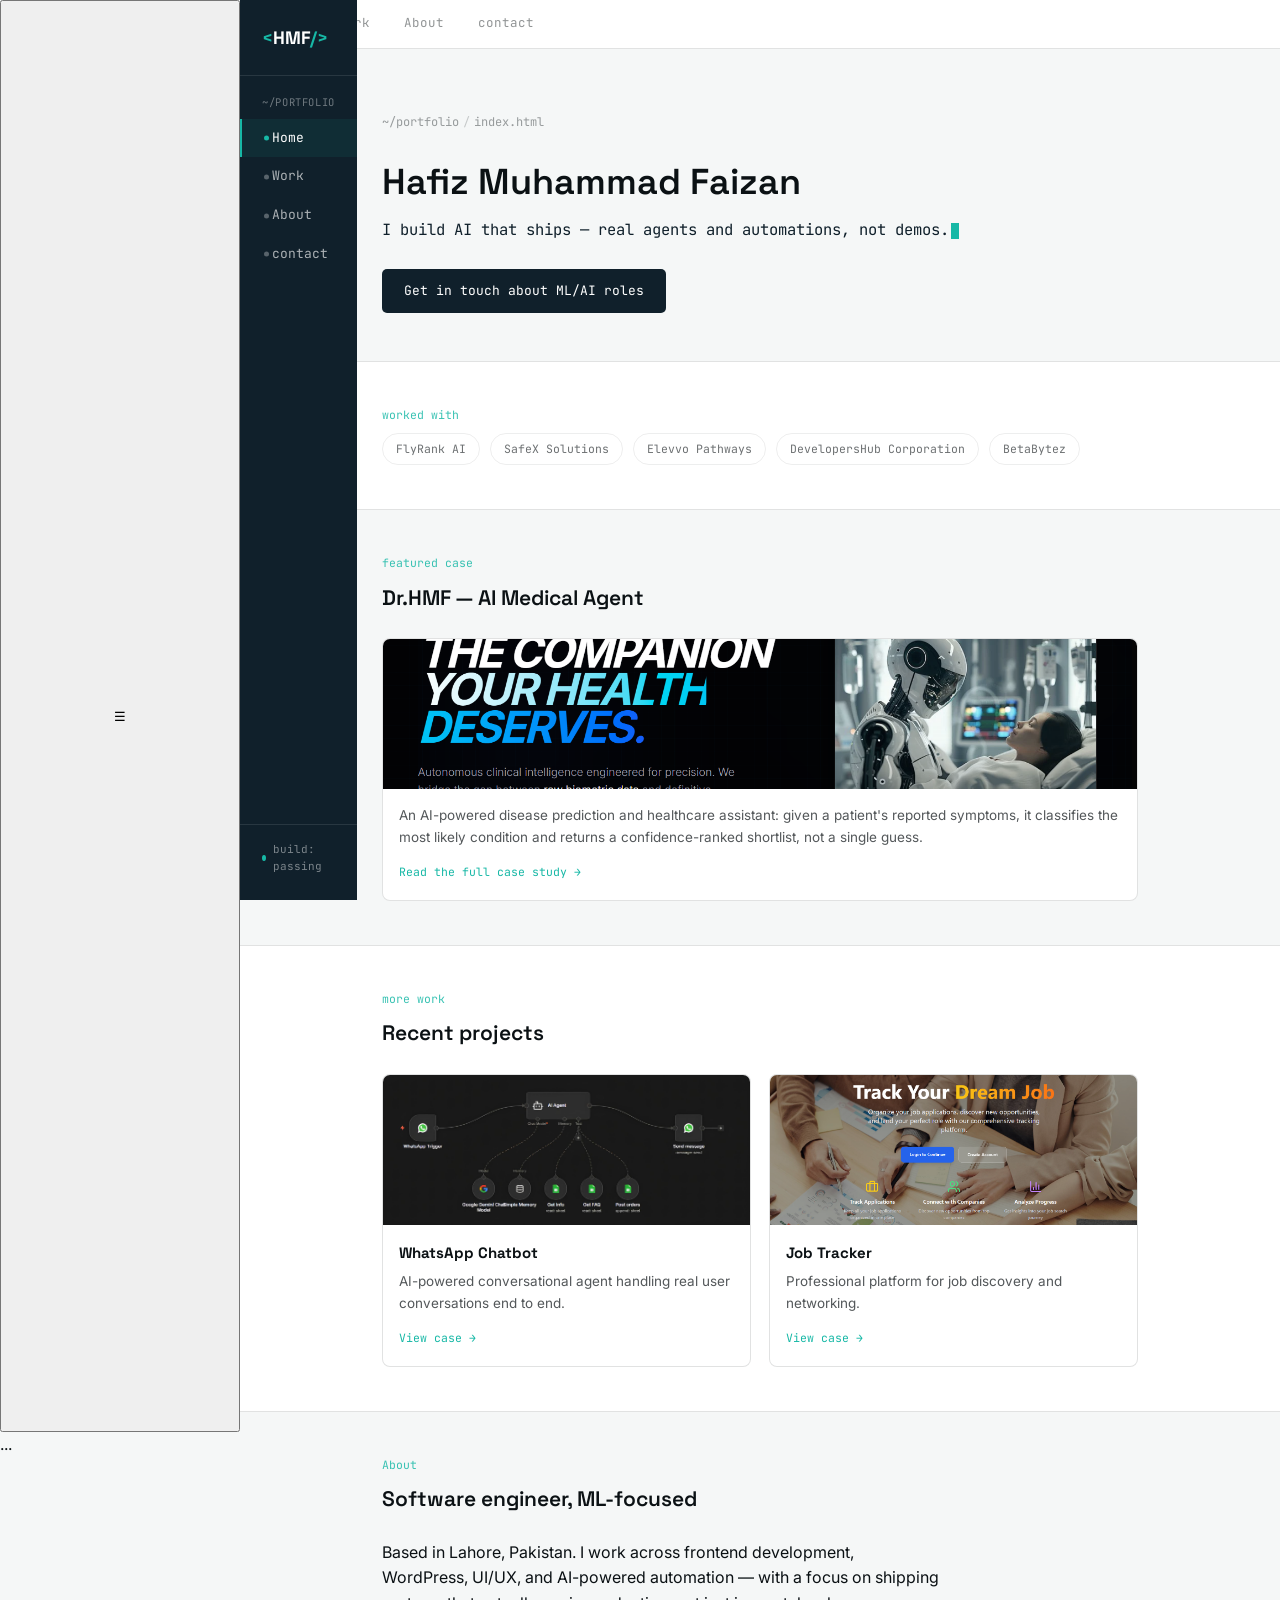
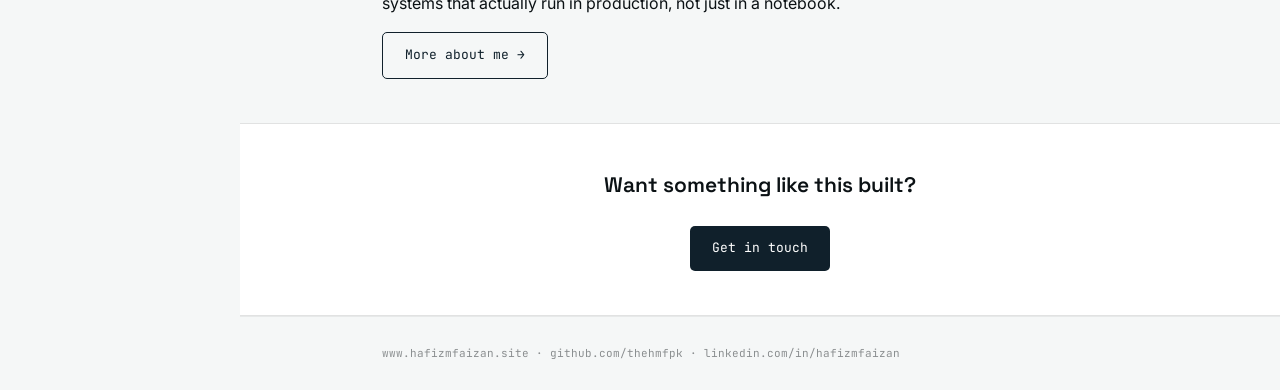
==== commit 54cfe30d: "Update index.html" ====
--- a/index.html
+++ b/index.html
@@ -13,24 +13,45 @@
 <body>
 
 <div class="app">
-  <aside class="sidebar">
-    <a class="mark" href="index.html"><span class="bracket">&lt;</span>HMF<span class="bracket">/&gt;</span></a>
+<div class="app">
+
+  <!-- Toggle Button -->
+  <button id="sidebarToggle" class="sidebar-toggle">
+    ☰
+  </button>
+
+  <aside class="sidebar" id="sidebar">
+    <a class="mark" href="index.html">
+      <span class="bracket">&lt;</span>HMF<span class="bracket">/&gt;</span>
+    </a>
+
     <span class="tree-label">~/portfolio</span>
+
     <nav>
-      <a href="index.html" class="active">index.html</a>
-      <a href="work.html">work.html</a>
-      <a href="about.html">about.html</a>
-      <a href="contact.html">contact.html</a>
+      <a href="index.html" class="active">Home</a>
+      <a href="work.html">Work</a>
+      <a href="about.html">About</a>
+      <a href="contact.html">contact</a>
     </nav>
-    <div class="status"><span class="dot"></span>build: passing</div>
+
+    <div class="status">
+      <span class="dot"></span>build: passing
+    </div>
   </aside>
+
+  <!-- Your main content -->
+  <main>
+    ...
+  </main>
+
+</div>
 
   <main class="main">
     <div class="tabbar">
-      <a class="tab active" href="index.html">index.html</a>
-      <a class="tab" href="work.html">work.html</a>
-      <a class="tab" href="about.html">about.html</a>
-      <a class="tab" href="contact.html">contact.html</a>
+      <a class="tab active" href="index.html">Home</a>
+      <a class="tab" href="work.html">Work</a>
+      <a class="tab" href="about.html">About</a>
+      <a class="tab" href="contact.html">contact</a>
     </div>
 
     <div class="content">
@@ -45,7 +66,7 @@
 
       <section class="alt">
         <div class="wrap">
-          <span class="comment">// worked with</span>
+          <span class="comment">worked with</span>
           <div class="proof-strip">
             <span>FlyRank AI</span>
             <span>SafeX Solutions</span>
@@ -58,7 +79,7 @@
 
       <section>
         <div class="wrap">
-          <span class="comment">// featured case</span>
+          <span class="comment">featured case</span>
           <h2 class="section-title">Dr.HMF — AI Medical Agent</h2>
           <div class="card-grid" style="grid-template-columns:1fr;">
             <div class="card">
@@ -74,7 +95,7 @@
 
       <section class="alt">
         <div class="wrap">
-          <span class="comment">// more work</span>
+          <span class="comment">more work</span>
           <h2 class="section-title">Recent projects</h2>
           <div class="card-grid">
             <div class="card" style="animation-delay:.05s">
@@ -99,7 +120,7 @@
 
       <section>
         <div class="wrap">
-          <span class="comment">// about</span>
+          <span class="comment">About</span>
           <h2 class="section-title">Software engineer, ML-focused</h2>
           <p style="max-width:560px;">Based in Lahore, Pakistan. I work across frontend development, WordPress, UI/UX, and AI-powered automation — with a focus on shipping systems that actually run in production, not just in a notebook.</p>
           <a href="about.html" class="btn ghost">More about me →</a>
@@ -114,7 +135,7 @@
       </section>
 
       <footer class="site">
-        <div class="wrap">hafizmfaizan.site · github.com/thehmfpk · linkedin.com/in/hafizmfaizan</div>
+        <div class="wrap">www.hafizmfaizan.site · github.com/thehmfpk · linkedin.com/in/hafizmfaizan</div>
       </footer>
     </div>
   </main>
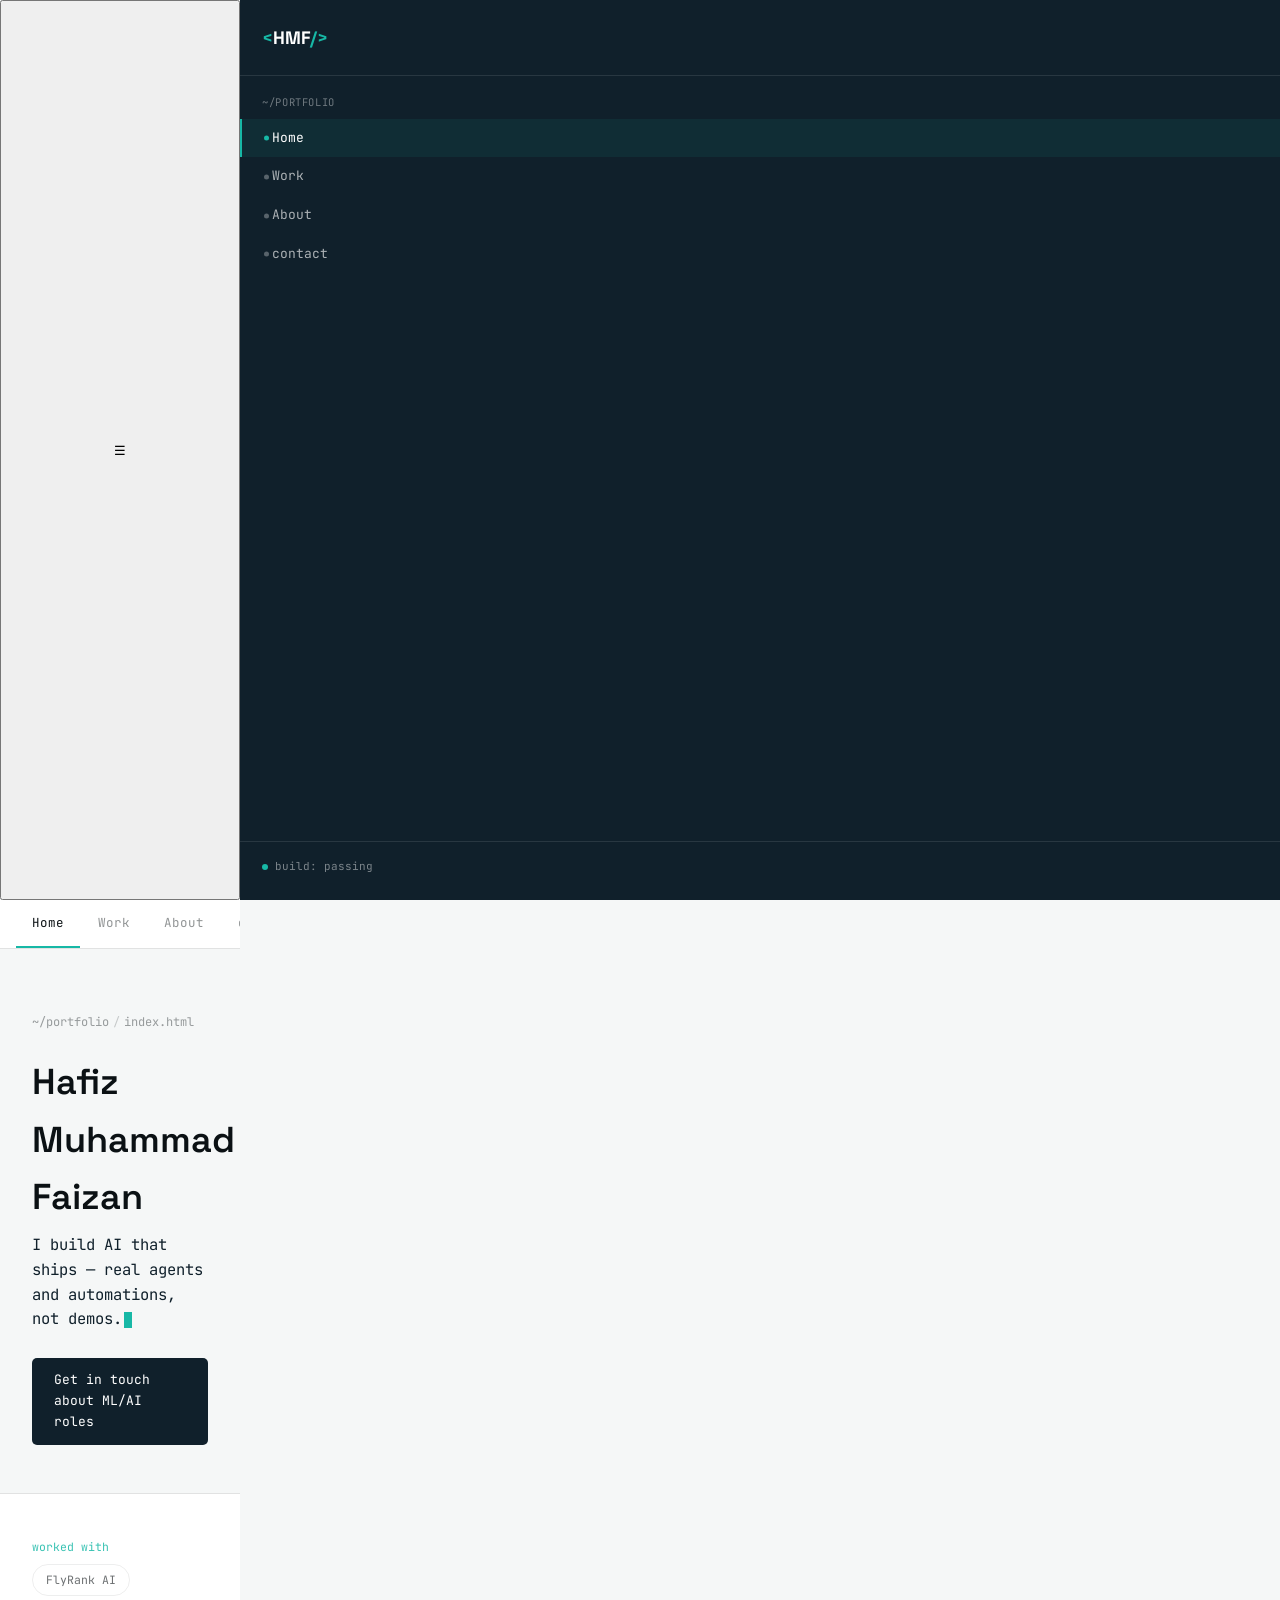
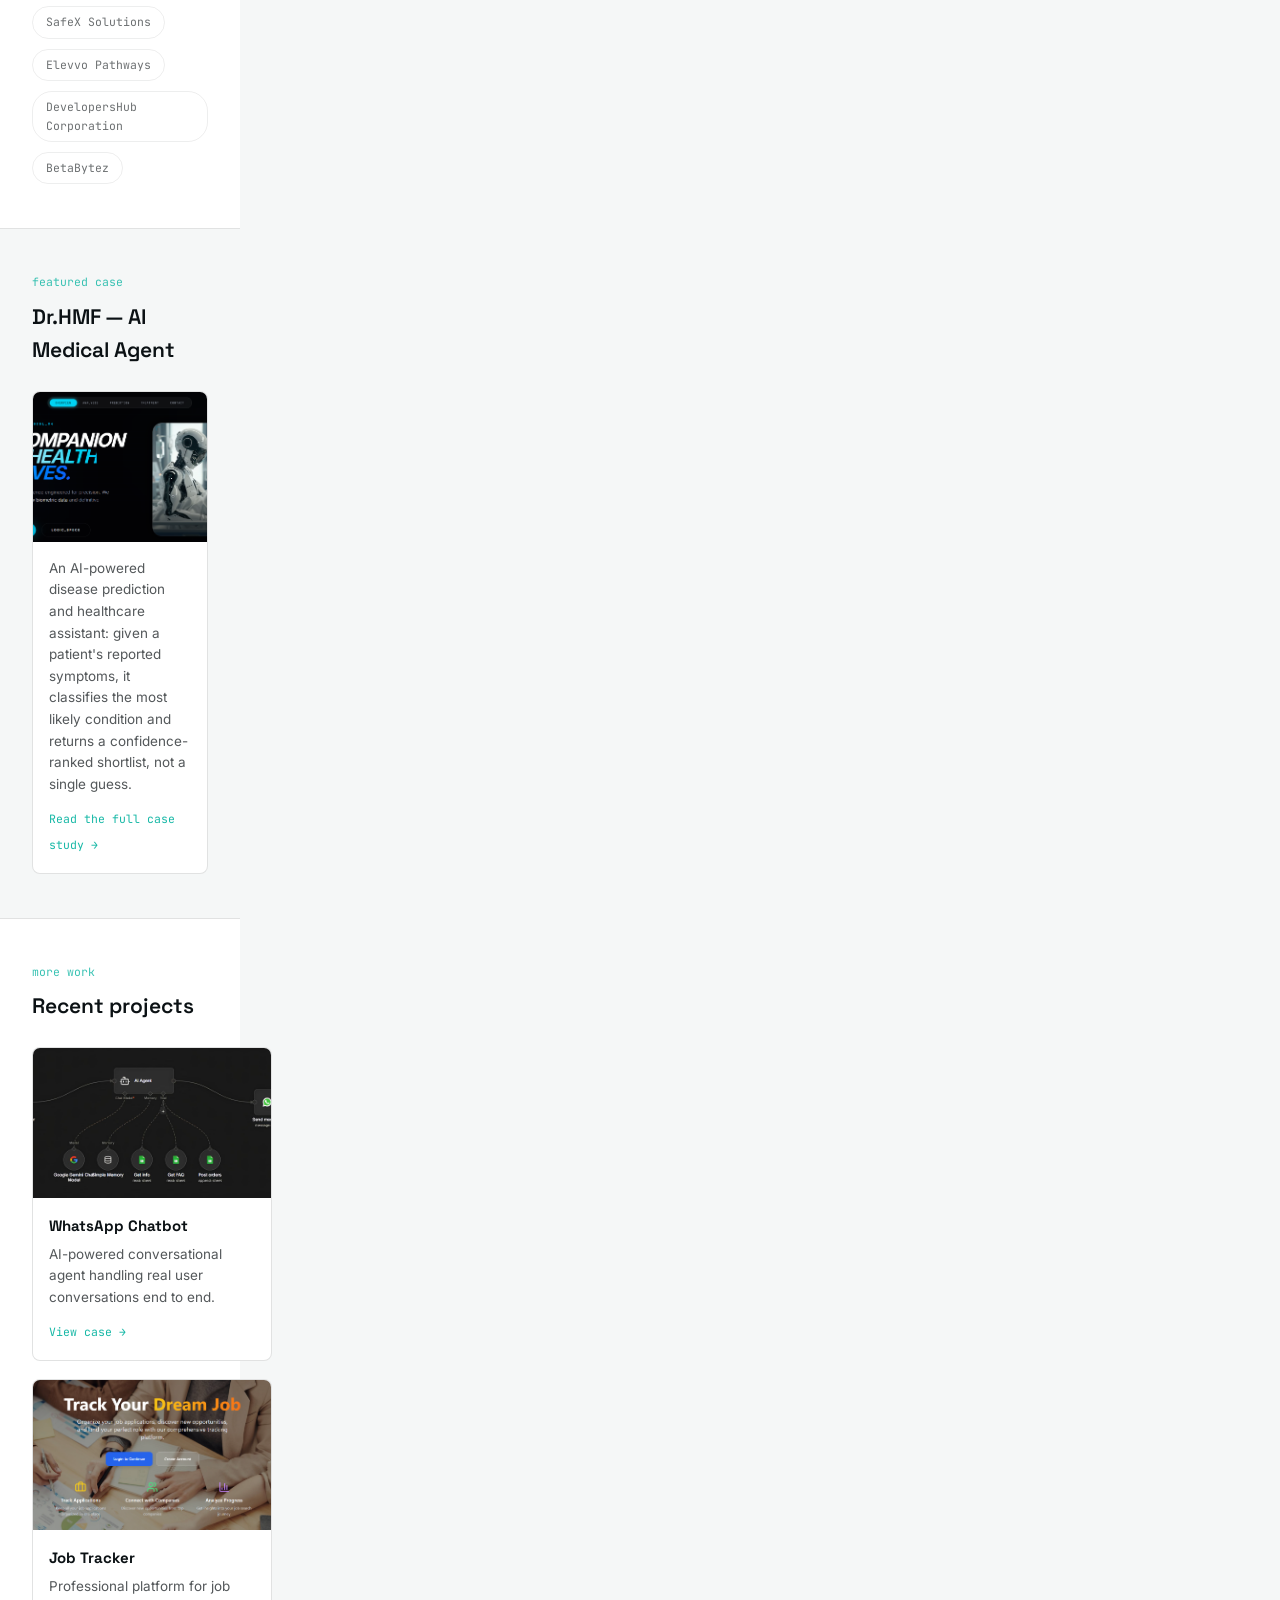
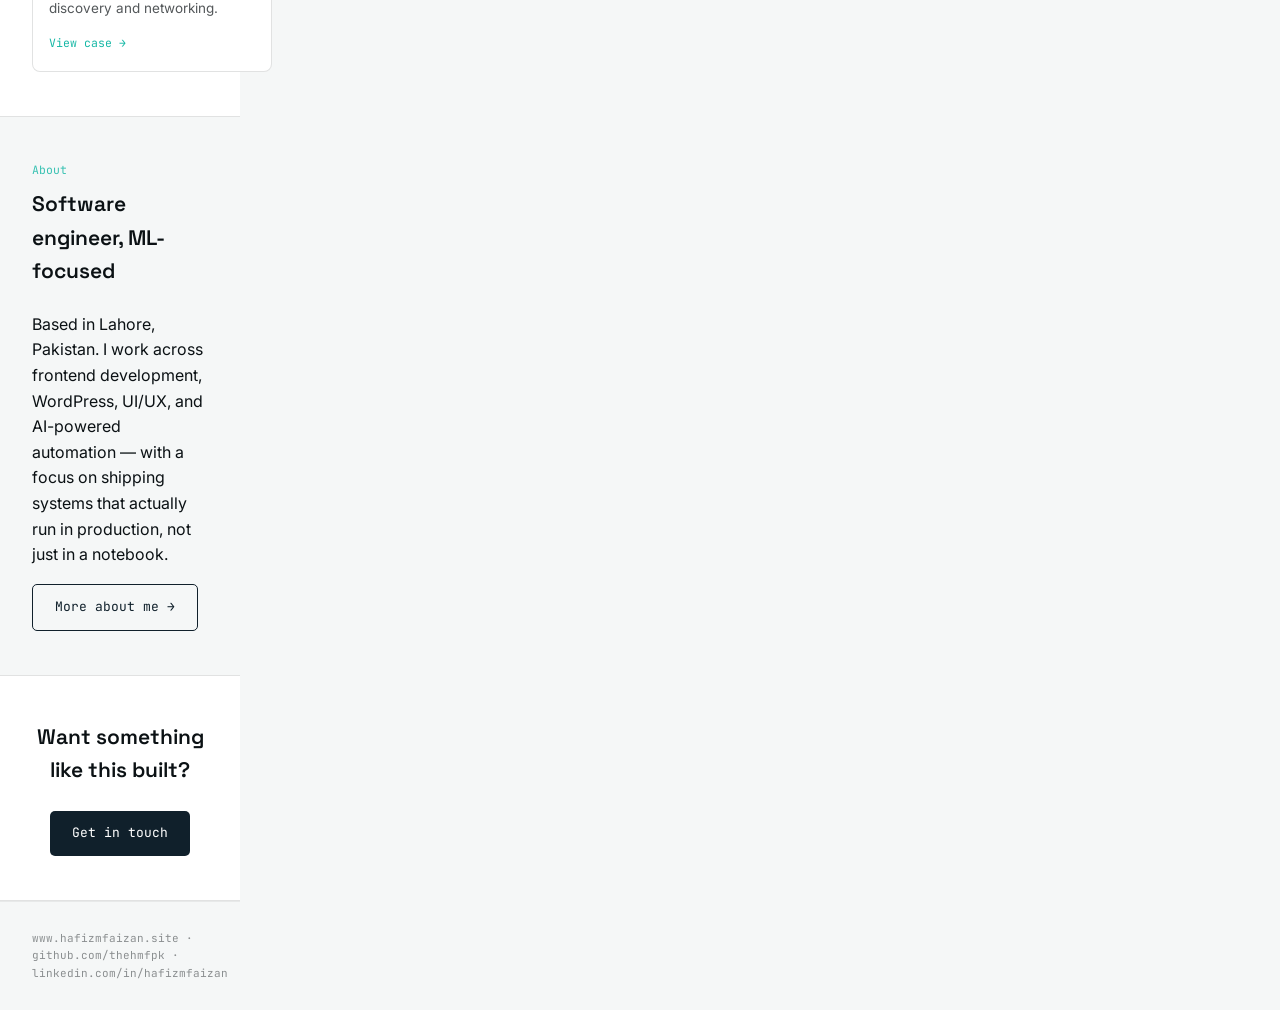
==== commit ed454a32: "Update index.html" ====
--- a/index.html
+++ b/index.html
@@ -12,7 +12,6 @@
 </head>
 <body>
 
-<div class="app">
 <div class="app">
 
   <!-- Toggle Button -->
@@ -38,13 +37,6 @@
       <span class="dot"></span>build: passing
     </div>
   </aside>
-
-  <!-- Your main content -->
-  <main>
-    ...
-  </main>
-
-</div>
 
   <main class="main">
     <div class="tabbar">
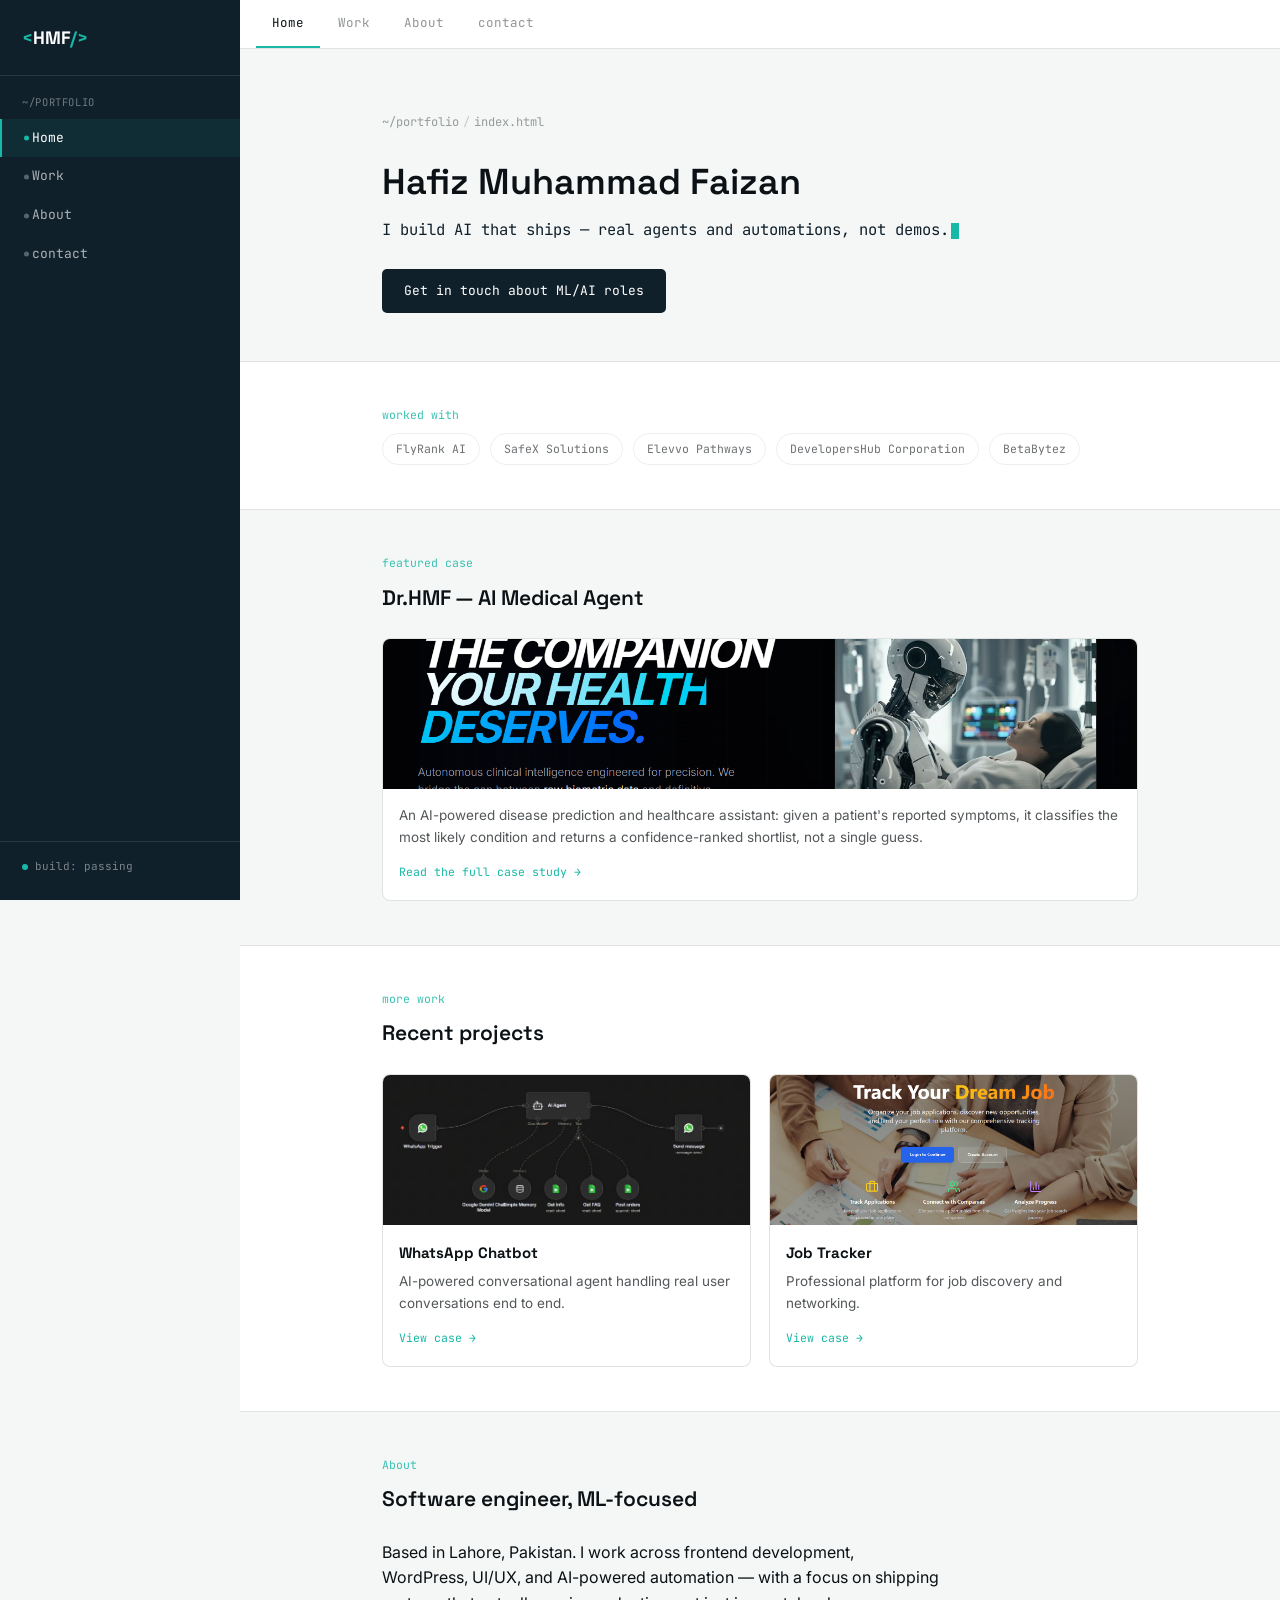
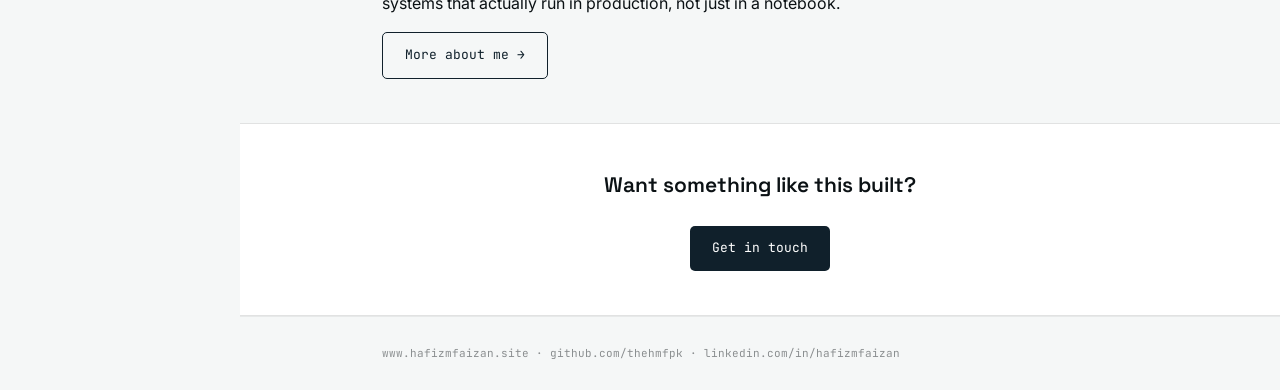
==== commit 3614a960: "Update index.html" ====
--- a/index.html
+++ b/index.html
@@ -14,10 +14,6 @@
 
 <div class="app">
 
-  <!-- Toggle Button -->
-  <button id="sidebarToggle" class="sidebar-toggle">
-    ☰
-  </button>
 
   <aside class="sidebar" id="sidebar">
     <a class="mark" href="index.html">
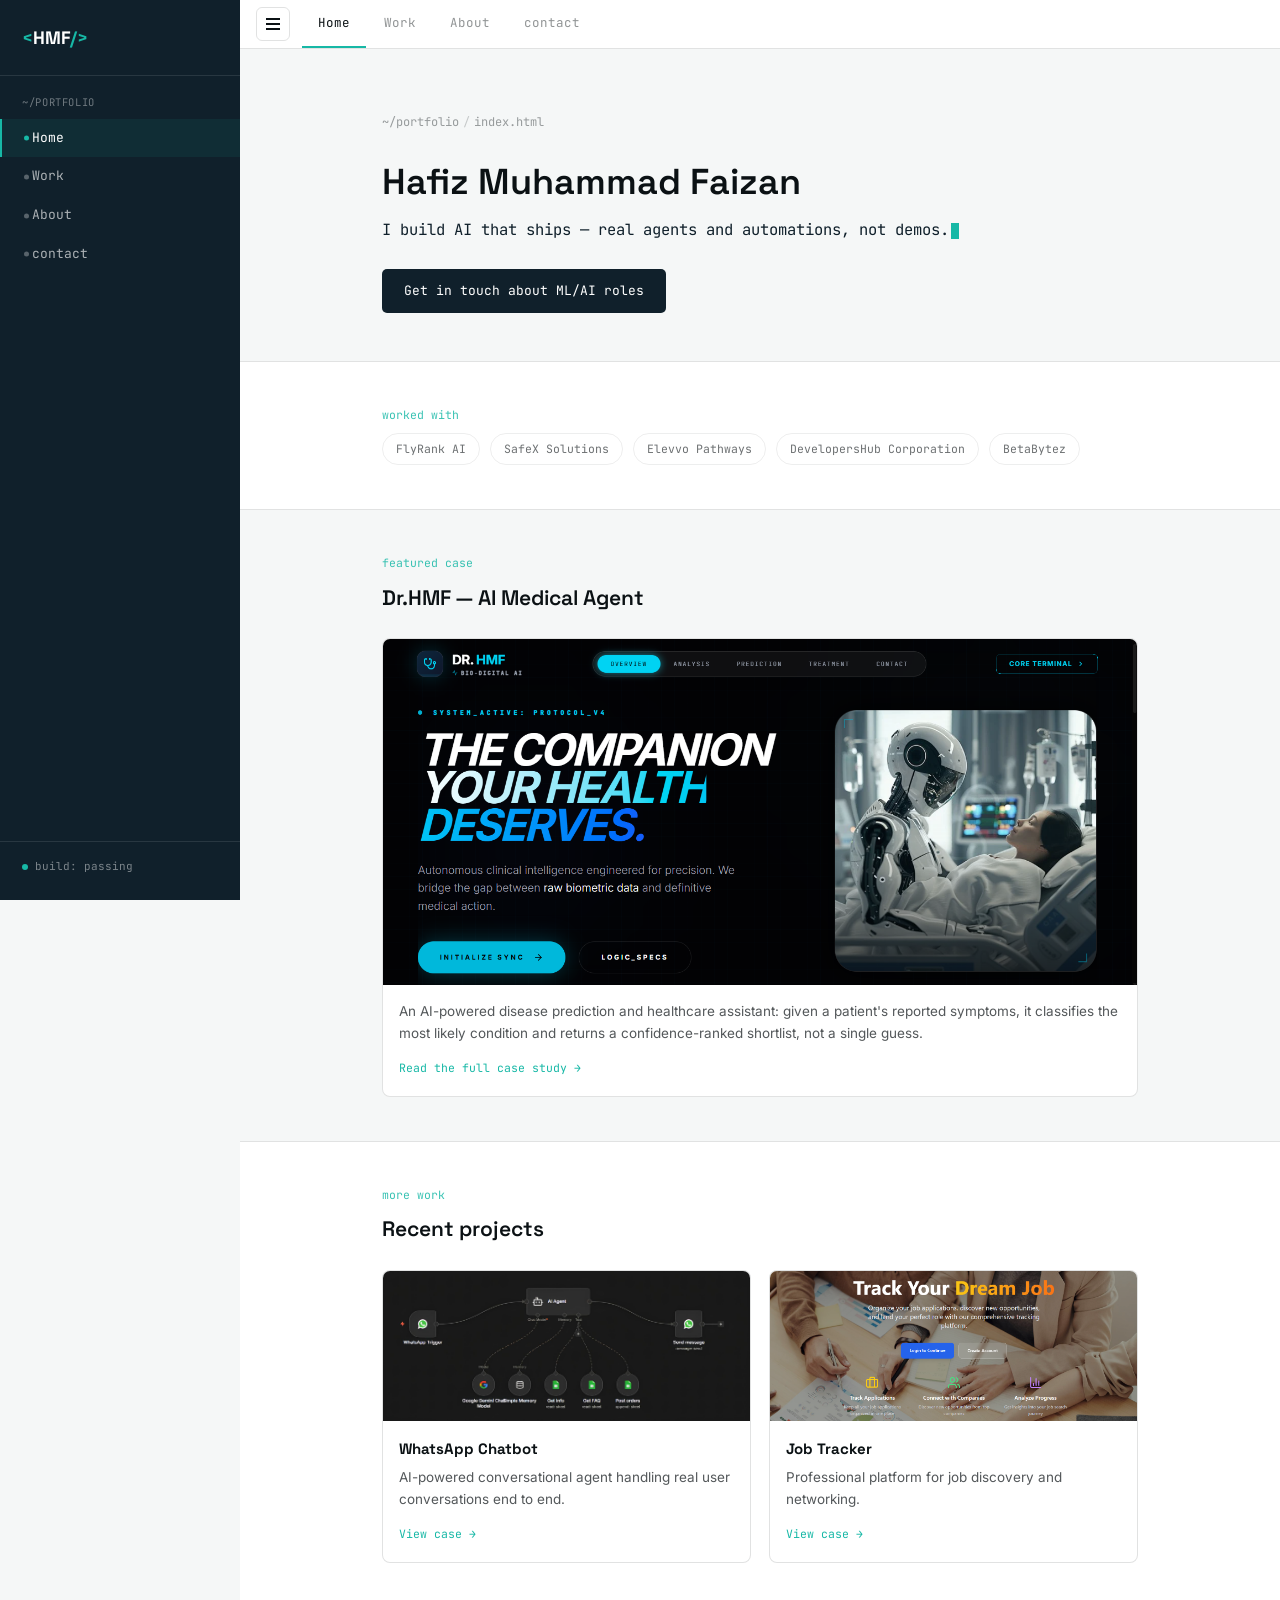
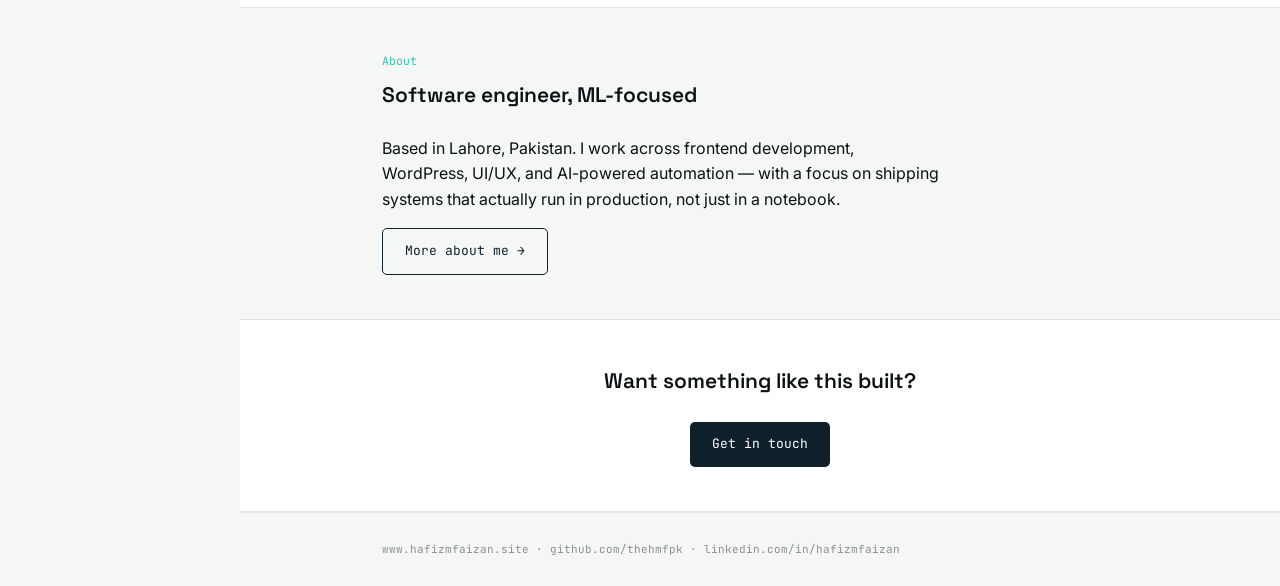
==== commit fda2e80d: "Add files via upload" ====
--- a/index.html
+++ b/index.html
@@ -36,6 +36,7 @@
 
   <main class="main">
     <div class="tabbar">
+      <button class="sidebar-toggle" id="sidebarToggle" aria-label="Toggle sidebar"><span></span></button>
       <a class="tab active" href="index.html">Home</a>
       <a class="tab" href="work.html">Work</a>
       <a class="tab" href="about.html">About</a>
@@ -70,7 +71,7 @@
           <span class="comment">featured case</span>
           <h2 class="section-title">Dr.HMF — AI Medical Agent</h2>
           <div class="card-grid" style="grid-template-columns:1fr;">
-            <div class="card">
+            <div class="card featured">
               <img src="images/drhmf.jpg" alt="Dr.HMF disease prediction assistant screenshot">
               <div class="body">
                 <p>An AI-powered disease prediction and healthcare assistant: given a patient's reported symptoms, it classifies the most likely condition and returns a confidence-ranked shortlist, not a single guess.</p>
@@ -150,5 +151,6 @@
     type();
   }
 </script>
+<script src="sidebar-toggle.js"></script>
 </body>
 </html>
--- a/styles.css
+++ b/styles.css
@@ -89,6 +89,27 @@
 }
 .sidebar .status .dot{width:6px;height:6px;border-radius:50%;background:var(--signal);}
 
+/* ---- SIDEBAR TOGGLE ---- */
+.app{transition: grid-template-columns .22s ease;}
+.app.sidebar-collapsed{grid-template-columns: 0 1fr;}
+.app.sidebar-collapsed .sidebar{padding:0; overflow:hidden; border:none;}
+.sidebar-toggle{
+  display:flex; align-items:center; justify-content:center;
+  width:34px; height:34px; flex-shrink:0;
+  background:none; border:1px solid var(--line); border-radius:6px;
+  cursor:pointer; margin-right:10px;
+}
+.sidebar-toggle:hover{border-color:var(--signal);}
+.sidebar-toggle span{
+  display:block; width:14px; height:1.5px; background:var(--ink);
+  position:relative;
+}
+.sidebar-toggle span::before, .sidebar-toggle span::after{
+  content:""; position:absolute; left:0; width:14px; height:1.5px; background:var(--ink);
+}
+.sidebar-toggle span::before{top:-5px;}
+.sidebar-toggle span::after{top:5px;}
+
 /* ---- MAIN PANE ---- */
 .main{min-width:0;}
 .tabbar{
@@ -176,6 +197,7 @@
 }
 @keyframes rise{to{opacity:1; transform:translateY(0);}}
 .card img{width:100%; height:150px; object-fit:cover; background:#e9edec;}
+.card.featured img{height:auto; max-height:480px; object-fit:contain; background:#e9edec; padding:0;}
 .card .body{padding:16px;}
 .card h3{font-family:'Space Grotesk', sans-serif; font-size:15px; margin:0 0 6px;}
 .card p{font-size:13.5px; opacity:.7; margin:0 0 10px;}
@@ -232,6 +254,8 @@
   .sidebar nav a.active{border-left:none; border-bottom:2px solid var(--signal);}
   .sidebar .status{display:none;}
   .tabbar{display:none;}
+  .sidebar-toggle{display:none;}
+  .app.sidebar-collapsed{grid-template-columns:1fr;}
   .case .grid2{grid-template-columns:1fr;}
   .hero h1{font-size:28px;}
 }
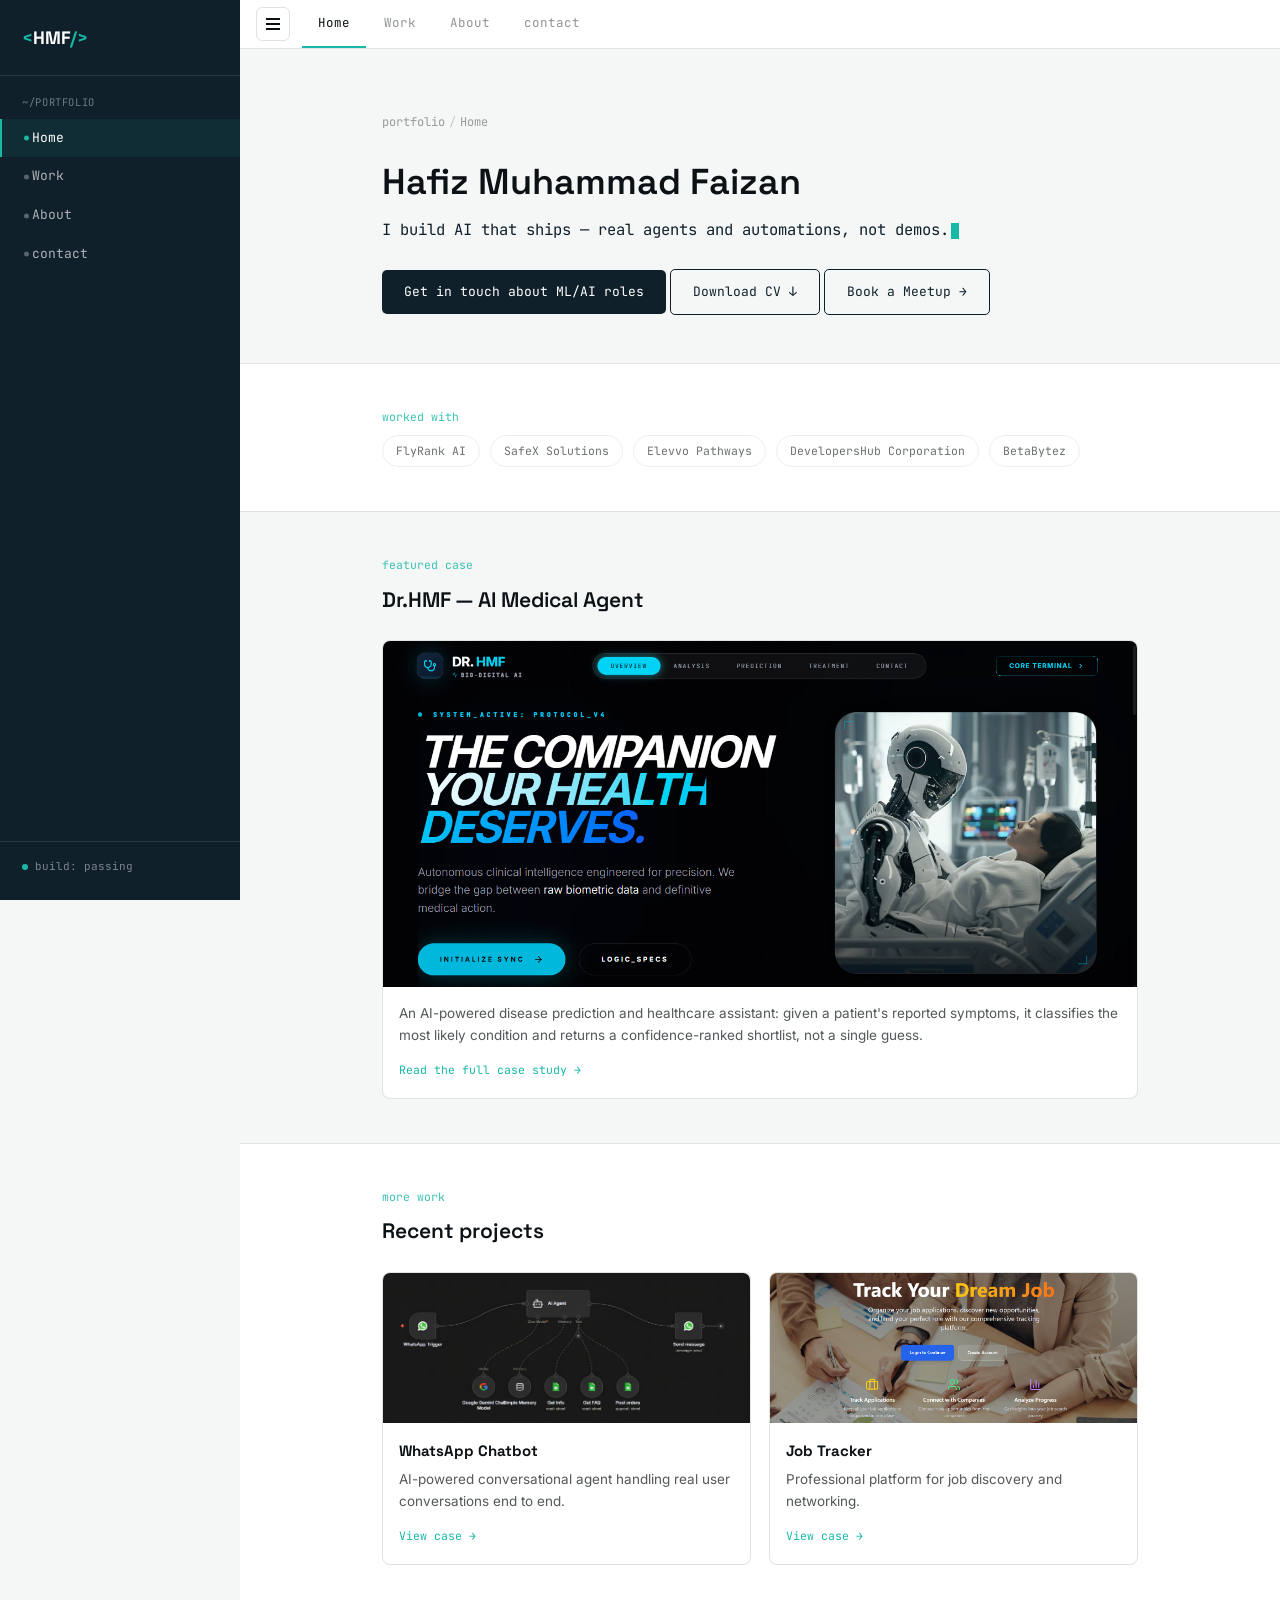
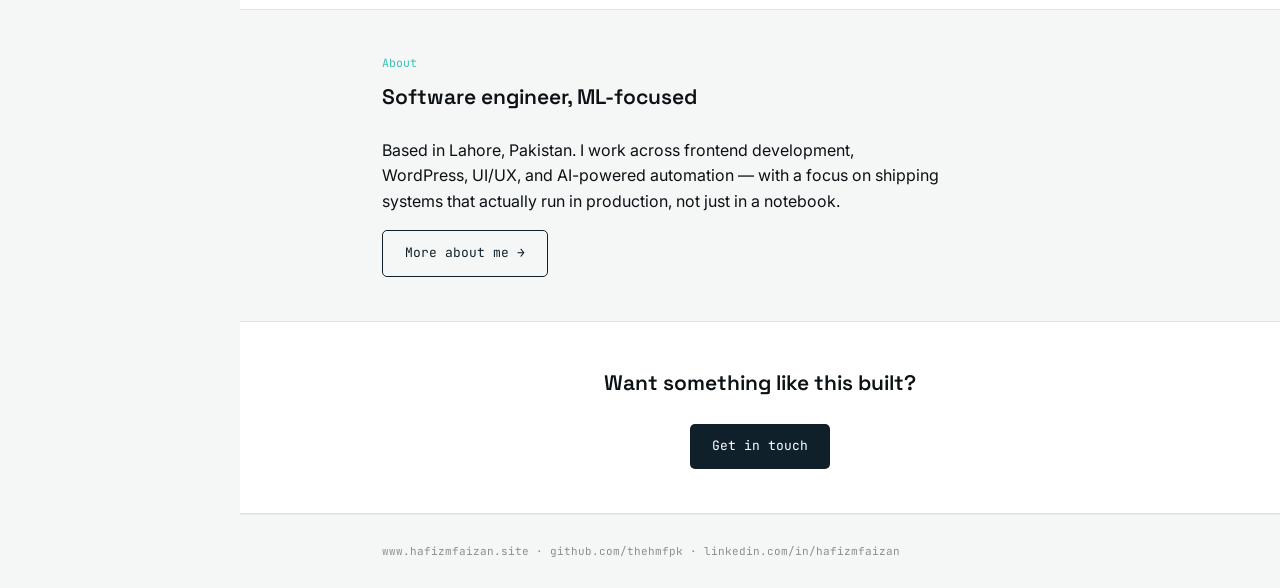
==== commit 70ef5cbf: "Enhance hero section with new buttons Updated hero section with new buttons for CV download and book" ====
--- a/index.html
+++ b/index.html
@@ -46,10 +46,24 @@
     <div class="content">
       <section class="hero">
         <div class="wrap">
-          <div class="path">~/portfolio<span class="sep">/</span>index.html</div>
+          <div class="path">portfolio<span class="sep">/</span>Home</div>
           <h1>Hafiz Muhammad Faizan</h1>
           <div class="type-line" id="typeLine"><span class="cursor"></span></div>
-          <a class="btn" href="mailto:thehmfpk@gmail.com">Get in touch about ML/AI roles</a>
+  <div class="hero-buttons">
+  <a class="btn" href="mailto:thehmfpk@gmail.com">
+    Get in touch about ML/AI roles
+  </a>
+
+  <!-- Change the PDF path if your CV filename is different -->
+  <a class="btn ghost" href="files/hafiz-faizan-cv.pdf" download>
+    Download CV ↓
+  </a>
+
+  <a class="btn ghost" href="https://calendly.com/thehmfpk" target="_blank" rel="noopener">
+    Book a Meetup →
+  </a>
+</div>
+          
         </div>
       </section>
 
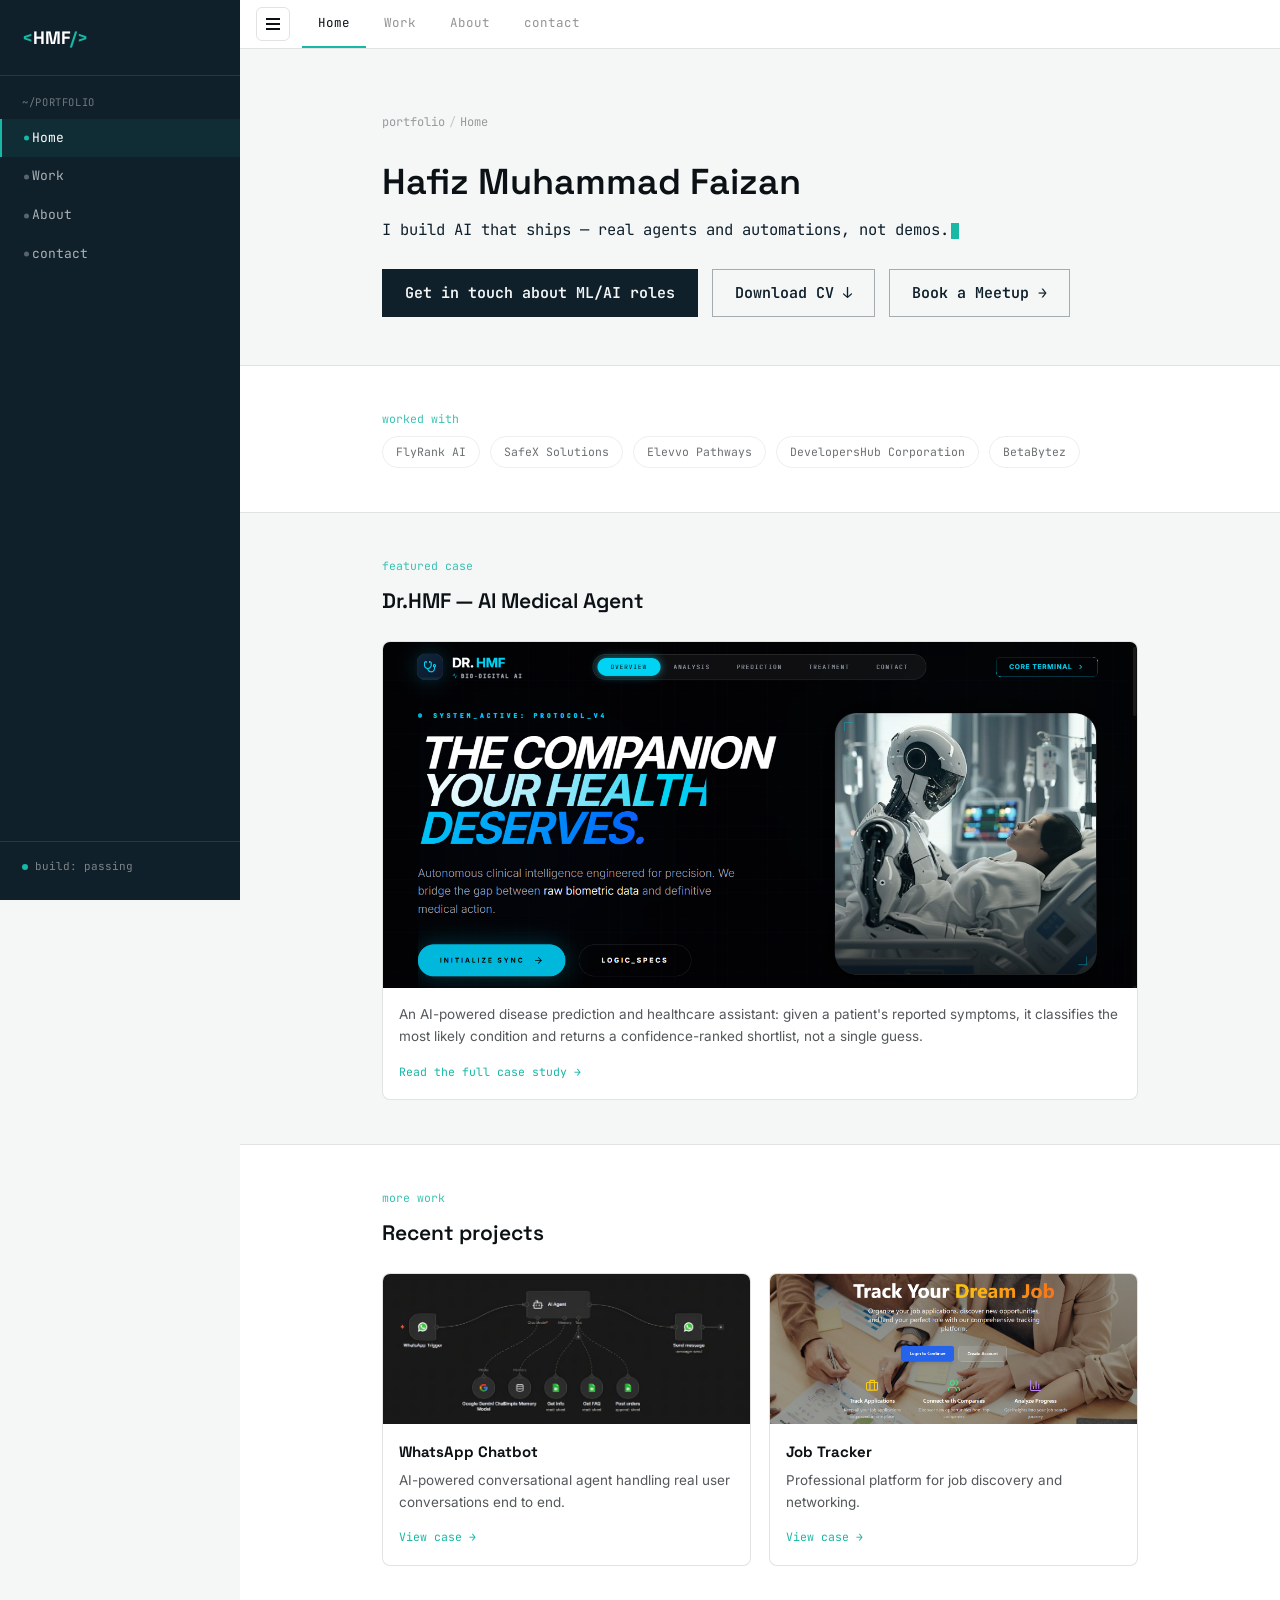
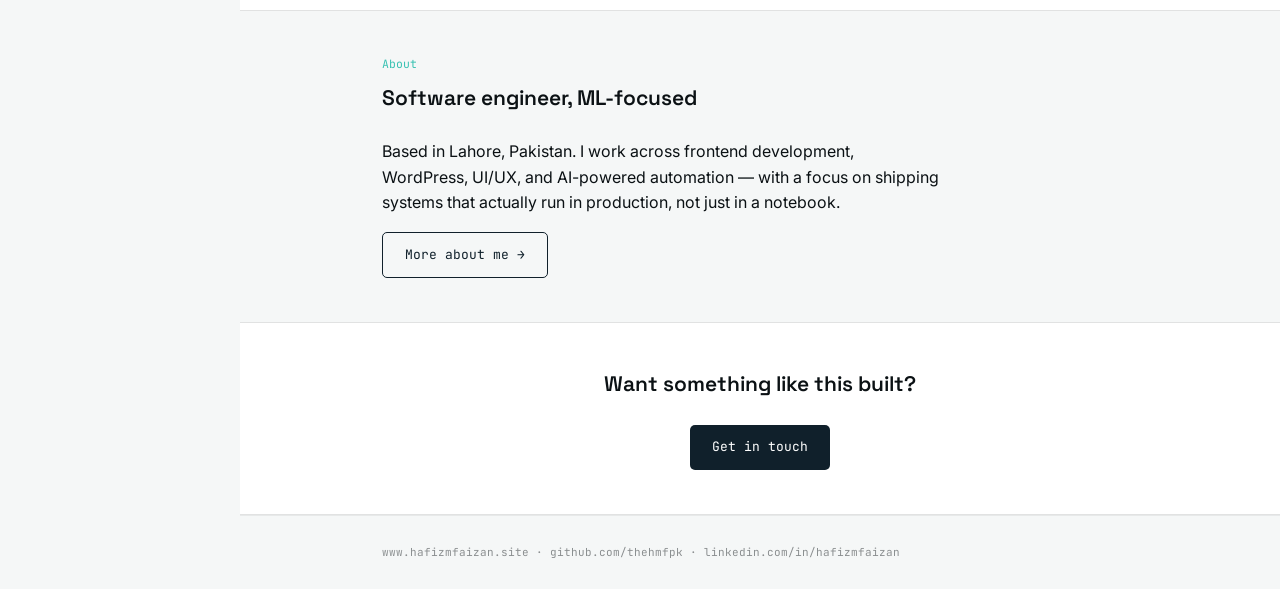
==== commit 61ad10e8: "Update index.html" ====
--- a/index.html
+++ b/index.html
@@ -2,6 +2,7 @@
 <html lang="en">
 <head>
 <meta charset="UTF-8">
+<link rel="icon" type="image/png" href="images/hmf.png">
 <title>Hafiz Muhammad Faizan — AI/ML Engineer</title>
 <meta name="viewport" content="width=device-width, initial-scale=1.0">
 <meta name="description" content="I build AI that ships — real agents and automations, not demos.">
--- a/styles.css
+++ b/styles.css
@@ -259,3 +259,448 @@
   .case .grid2{grid-template-columns:1fr;}
   .hero h1{font-size:28px;}
 }
+
+/* ===========================================
+   HERO BUTTONS
+=========================================== */
+
+.hero-buttons{
+    display:flex;
+    gap:14px;
+    margin-top:26px;
+    flex-wrap:wrap;
+    align-items:center;
+}
+
+.hero-buttons .btn{
+    display:inline-flex;
+    align-items:center;
+    justify-content:center;
+    min-height:48px;
+    padding:0 22px;
+    text-decoration:none;
+    font-weight:600;
+    font-size:15px;
+    border-radius:0;
+    transition:.25s ease;
+    border:1px solid transparent;
+    cursor:pointer;
+}
+
+/* Primary Button */
+
+.hero-buttons .btn:first-child{
+    background:#10202B;
+    color:#F5F7F7;
+    border-color:#10202B;
+}
+
+.hero-buttons .btn:first-child:hover{
+    background:#173241;
+    border-color:#173241;
+}
+
+/* Secondary Buttons */
+
+.hero-buttons .ghost{
+    background:transparent;
+    color:#10202B;
+    border:1px solid rgba(16,32,43,.35);
+}
+
+.hero-buttons .ghost:hover{
+    background:#10202B;
+    color:#F5F7F7;
+    border-color:#10202B;
+}
+
+/* Mobile */
+
+@media (max-width:768px){
+
+    .hero-buttons{
+        flex-direction:column;
+        align-items:stretch;
+    }
+
+    .hero-buttons .btn{
+        width:100%;
+    }
+
+}
+
+/* ==========================
+CONTACT FORM
+========================== */
+
+
+.contact-intro{
+
+max-width:460px;
+opacity:.75;
+margin-bottom:30px;
+
+}
+
+
+
+.contact-form{
+
+max-width:520px;
+display:flex;
+flex-direction:column;
+gap:12px;
+margin-bottom:35px;
+
+}
+
+
+
+.contact-form label{
+
+font-family:'JetBrains Mono',monospace;
+font-size:12px;
+opacity:.7;
+
+}
+
+
+
+.contact-form input,
+.contact-form textarea{
+
+
+width:100%;
+padding:14px 16px;
+
+background:#ffffff;
+
+border:1px solid rgba(11,17,20,.15);
+
+border-radius:10px;
+
+font-family:'Inter',sans-serif;
+
+font-size:15px;
+
+outline:none;
+
+transition:.2s;
+
+
+}
+
+
+
+.contact-form input:focus,
+.contact-form textarea:focus{
+
+
+border-color:#17B8A6;
+
+box-shadow:0 0 0 3px rgba(23,184,166,.15);
+
+
+}
+
+
+
+
+.contact-form textarea{
+
+resize:vertical;
+
+}
+
+
+
+
+.contact-form button{
+
+
+width:max-content;
+
+padding:13px 25px;
+
+background:#10202B;
+
+color:white;
+
+border:none;
+
+border-radius:8px;
+
+font-family:'Space Grotesk',sans-serif;
+
+font-weight:600;
+
+cursor:pointer;
+
+transition:.25s;
+
+
+}
+
+
+
+.contact-form button:hover{
+
+
+transform:translateY(-2px);
+
+opacity:.9;
+
+
+}
+
+
+
+
+.success-message{
+
+
+display:none;
+
+margin-top:10px;
+
+color:#17B8A6;
+
+font-size:14px;
+
+font-family:'JetBrains Mono',monospace;
+
+
+}
+
+
+
+/* Mobile */
+
+@media(max-width:700px){
+
+
+.contact-form{
+
+width:100%;
+
+}
+
+
+.contact-form button{
+
+width:100%;
+
+}
+
+
+
+}
+
+/* =========================
+   PROFESSIONAL CONTACT FORM
+========================= */
+
+
+.contact-form{
+
+width:100%;
+max-width:560px;
+
+margin-top:35px;
+
+display:flex;
+flex-direction:column;
+gap:22px;
+
+
+}
+
+
+
+.form-group{
+
+display:flex;
+flex-direction:column;
+gap:8px;
+
+}
+
+
+
+.form-group label{
+
+font-family:"JetBrains Mono", monospace;
+
+font-size:13px;
+
+color:#10202B;
+
+font-weight:500;
+
+}
+
+
+
+.form-group input,
+.form-group textarea{
+
+
+width:100%;
+
+padding:15px 18px;
+
+
+font-family:"Inter",sans-serif;
+
+font-size:15px;
+
+
+background:#ffffff;
+
+
+border:1px solid rgba(11,17,20,.18);
+
+
+border-radius:12px;
+
+
+outline:none;
+
+
+transition:.25s;
+
+
+}
+
+
+
+.form-group textarea{
+
+resize:none;
+
+min-height:150px;
+
+}
+
+
+
+.form-group input::placeholder,
+.form-group textarea::placeholder{
+
+color:#8a9398;
+
+}
+
+
+
+.form-group input:focus,
+.form-group textarea:focus{
+
+
+border-color:#17B8A6;
+
+
+box-shadow:
+0 0 0 4px rgba(23,184,166,.12);
+
+
+}
+
+
+
+
+.send-btn{
+
+
+margin-top:5px;
+
+
+width:fit-content;
+
+
+padding:14px 30px;
+
+
+border:none;
+
+
+border-radius:10px;
+
+
+background:#10202B;
+
+
+color:white;
+
+
+font-family:"Space Grotesk",sans-serif;
+
+
+font-size:15px;
+
+
+font-weight:600;
+
+
+cursor:pointer;
+
+
+transition:.3s;
+
+
+}
+
+
+
+.send-btn:hover{
+
+
+background:#17B8A6;
+
+
+transform:translateY(-3px);
+
+
+}
+
+
+
+.success-message{
+
+
+display:none;
+
+color:#17B8A6;
+
+font-family:"JetBrains Mono",monospace;
+
+font-size:13px;
+
+margin-top:15px;
+
+
+}
+
+
+
+/* Mobile */
+
+@media(max-width:700px){
+
+
+.contact-form{
+
+max-width:100%;
+
+}
+
+
+
+.send-btn{
+
+width:100%;
+
+}
+
+
+}
